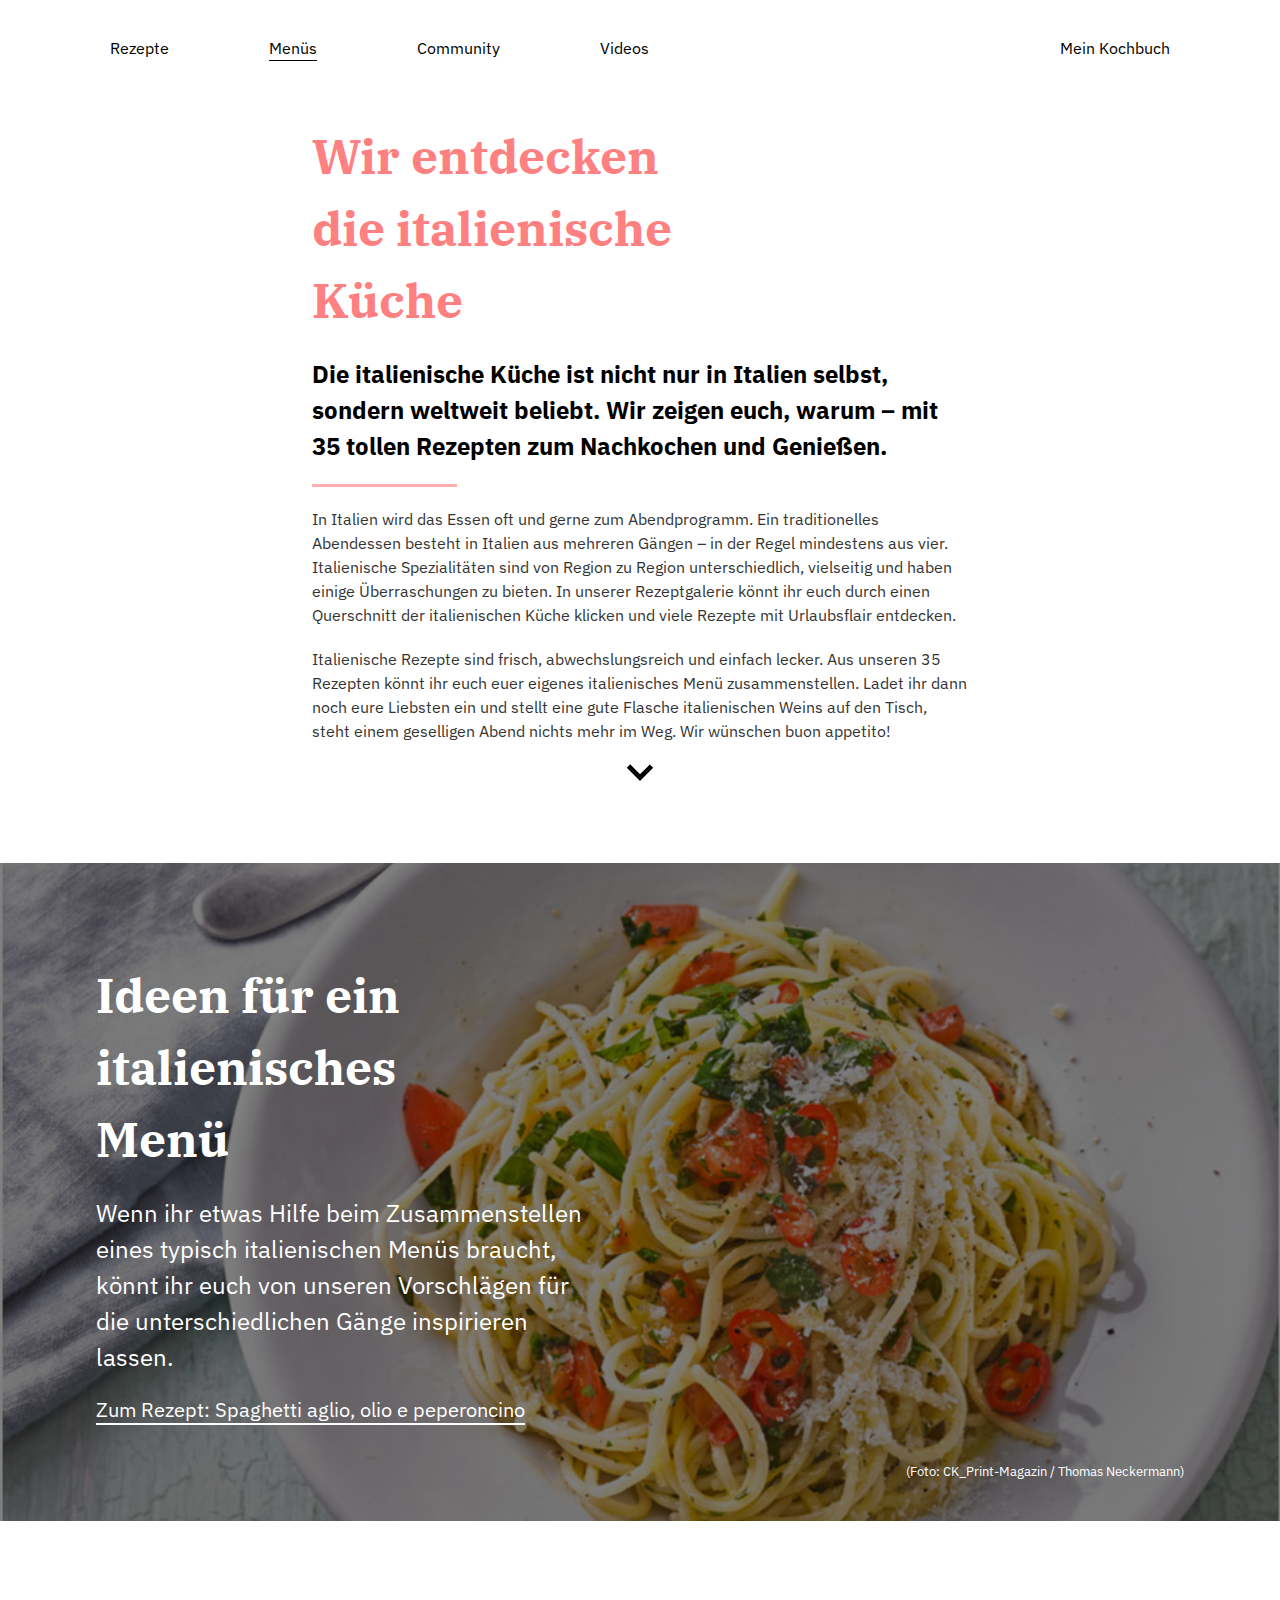
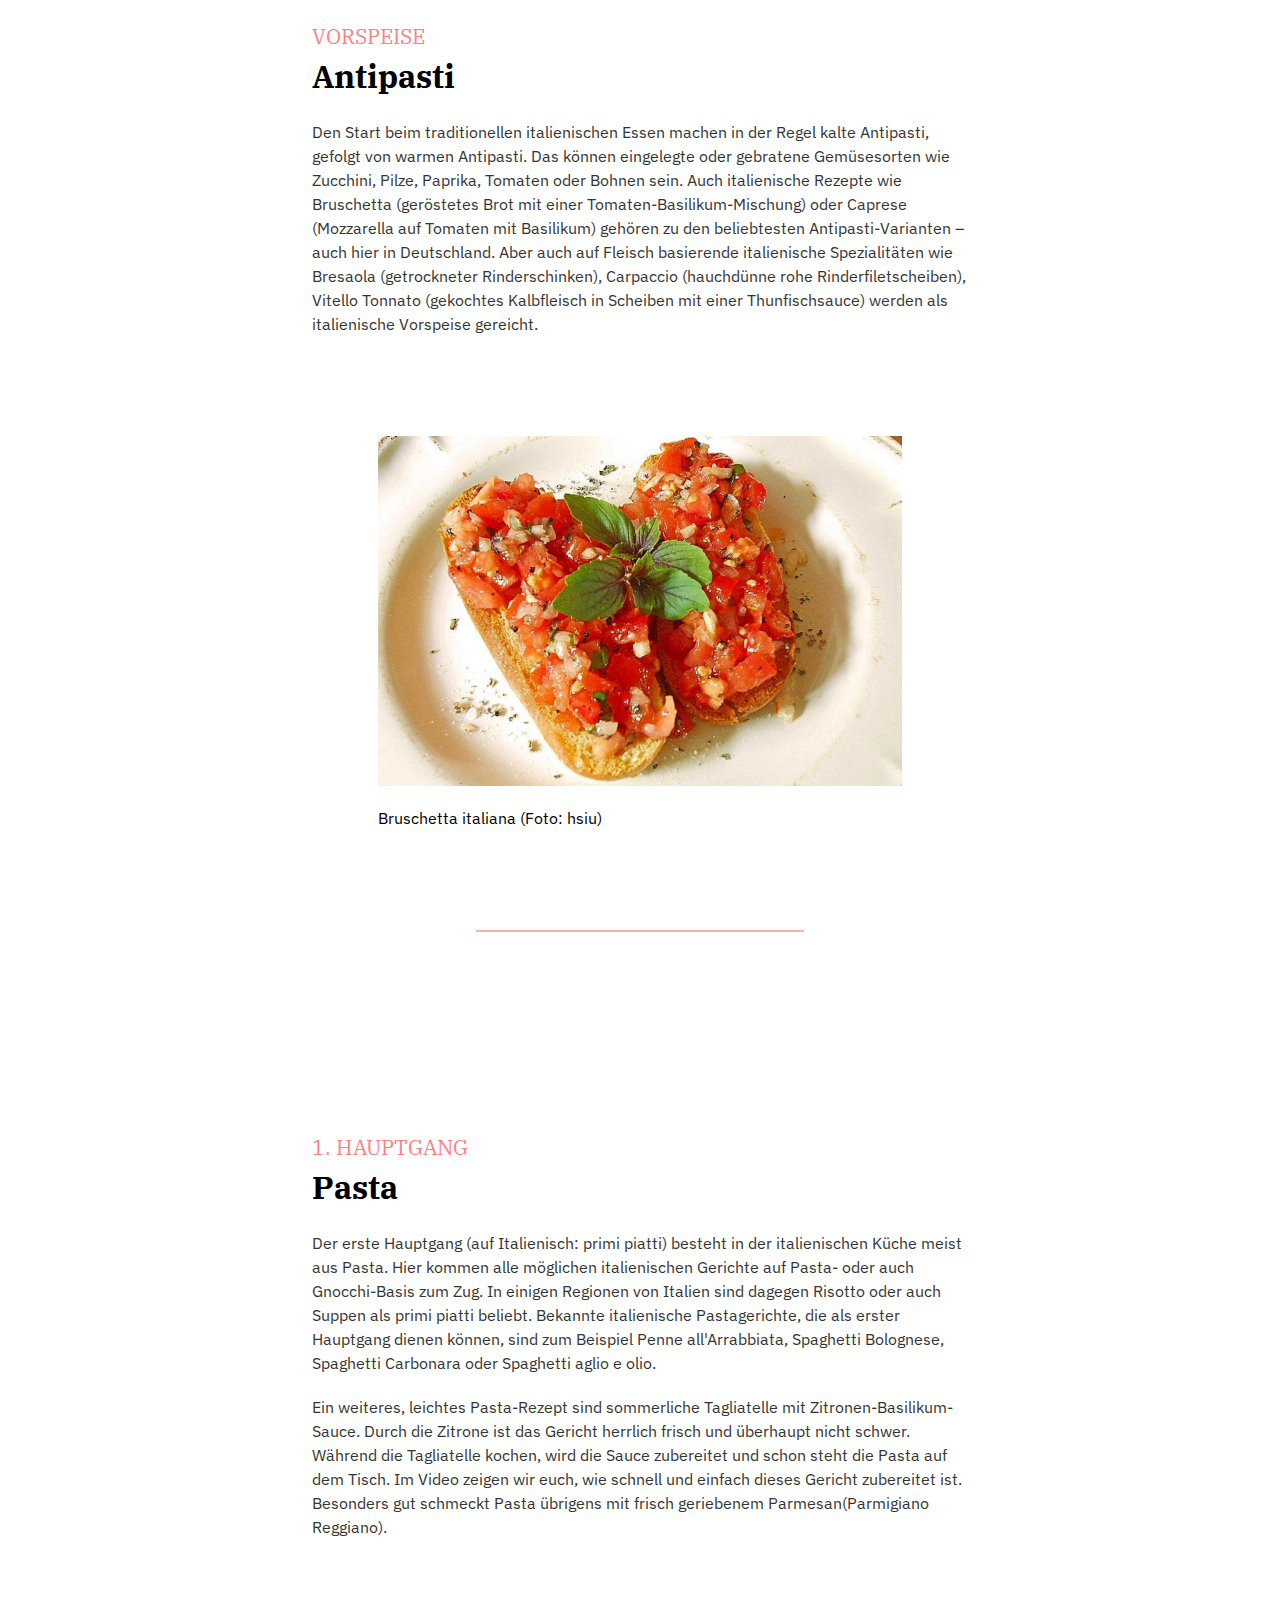
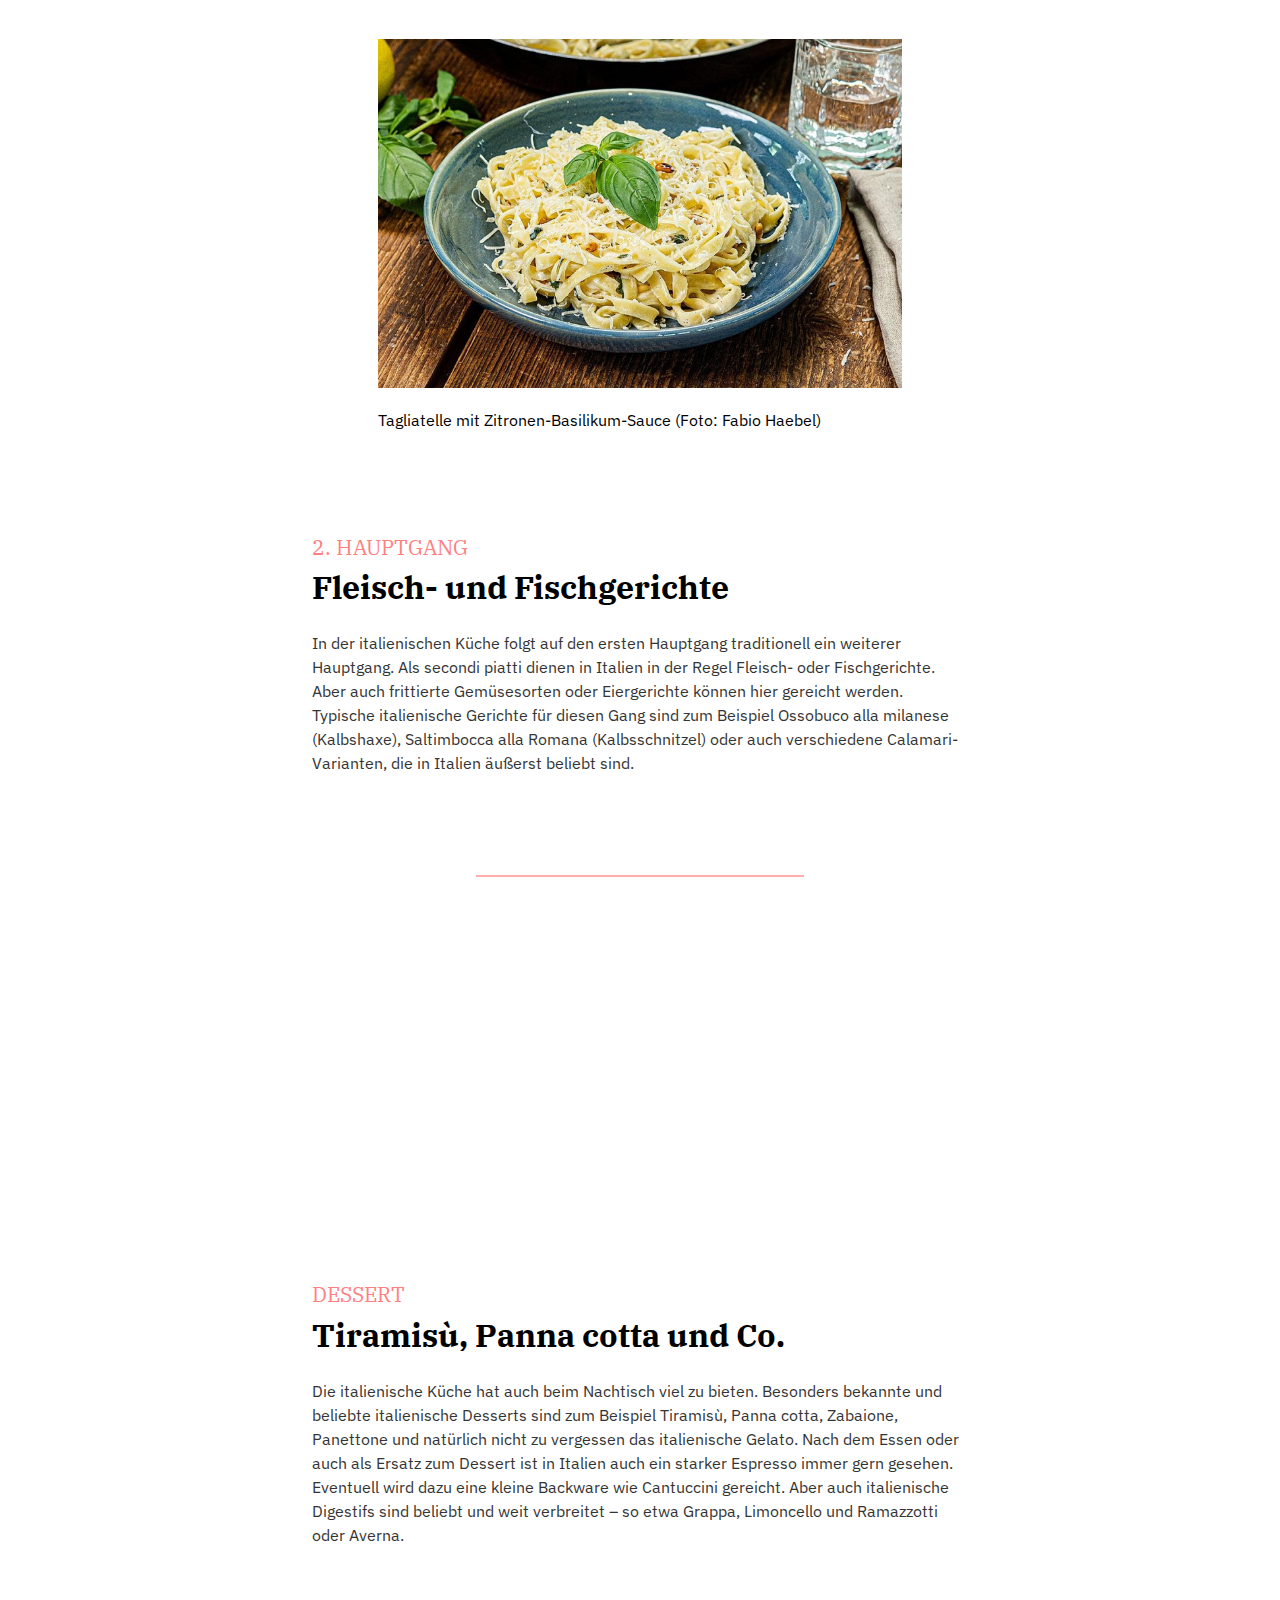
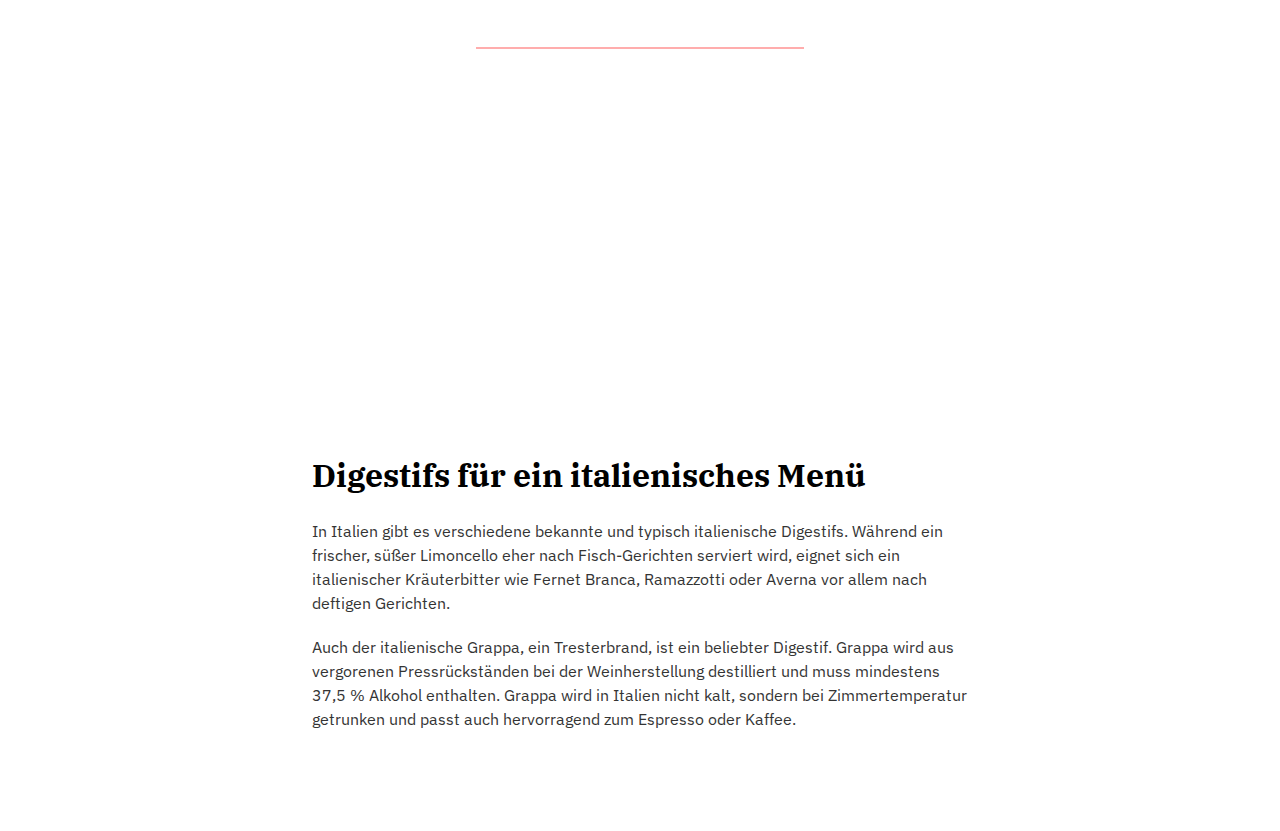
==== index.html @ a272b269 "Initialize quantity-selector" ====
<!DOCTYPE html>
<html lang="de">

<head>
  <meta charset="UTF-8">
  <meta http-equiv="X-UA-Compatible" content="IE=edge">
  <meta name="viewport" content="width=device-width, initial-scale=1.0">
  <title>Übersicht</title>

  <link rel="stylesheet" href="/styles/reset.css">
  <link rel="stylesheet" href="/styles/style.css">
  <link rel="stylesheet" href="/styles/index.css">
</head>

<body>

  <header>
    <nav class="navbar">
      <ul>
        <li><a href="/recipes/spaghetti-aglio-olio-e-peperoncino.html">Rezepte</a></li>
        <li><a href="/index.html">Menüs</a></li>
        <li><a href="#">Community</a></li>
        <li><a href="#">Videos</a></li>
        <li><a href="#">Mein Kochbuch</a></li>
      </ul>
    </nav>
  </header>

  <main>
    <article class="catcher">
      <h1>Wir entdecken die italienische Küche</h1>

      <h2 class="subheader">
        Die italienische Küche ist nicht nur in Italien selbst, sondern
        weltweit beliebt. Wir zeigen euch, warum – mit 35 tollen Rezepten zum
        Nachkochen und Genießen.
      </h2>

      <hr>

      <p>
        In Italien wird das Essen oft und gerne zum Abendprogramm. Ein
        traditionelles Abendessen besteht in Italien aus mehreren Gängen – in
        der Regel mindestens aus vier. Italienische Spezialitäten sind von
        Region zu Region unterschiedlich, vielseitig und haben einige
        Überraschungen zu bieten. In unserer Rezeptgalerie könnt ihr euch
        durch einen Querschnitt der italienischen Küche klicken und viele
        Rezepte mit Urlaubsflair entdecken.
      </p>

      <p>
        Italienische Rezepte sind frisch, abwechslungsreich und einfach
        lecker. Aus unseren 35 Rezepten könnt ihr euch euer eigenes
        italienisches Menü zusammenstellen. Ladet ihr dann noch eure Liebsten
        ein und stellt eine gute Flasche italienischen Weins auf den Tisch,
        steht einem geselligen Abend nichts mehr im Weg. Wir wünschen buon
        appetito!
      </p>

      <p>
        <svg xmlns="http://www.w3.org/2000/svg" viewBox="0 -960 960 960" width="48"><path d="M480-322 216-586l67-67 197 198 197-197 67 67-264 263Z"/></svg>
      </p>
    </article>

    <article class="hero">
      <figure>
        <img src="images/header.jpg" alt="Bild von Spaghetti">
        <figcaption>(Foto: CK_Print-Magazin / Thomas Neckermann)</figcaption>
      </figure>

      <h2>Ideen für ein italienisches Menü</h2>

      <p>
        Wenn ihr etwas Hilfe beim Zusammenstellen eines typisch italienischen
        Menüs braucht, könnt ihr euch von unseren Vorschlägen für die
        unterschiedlichen Gänge inspirieren lassen.
      </p>

      <a href="#">Zum Rezept: Spaghetti aglio, olio e peperoncino</a>

    </article>

    <article>
      <h2>Vorspeise</h2>
      <h3>Antipasti</h3>

      <p>
        Den Start beim traditionellen italienischen Essen machen in der Regel
        kalte Antipasti, gefolgt von warmen Antipasti. Das können eingelegte
        oder gebratene Gemüsesorten wie Zucchini, Pilze, Paprika, Tomaten oder
        Bohnen sein. Auch italienische Rezepte wie Bruschetta (geröstetes Brot
        mit einer Tomaten-Basilikum-Mischung) oder Caprese (Mozzarella auf
        Tomaten mit Basilikum) gehören zu den beliebtesten Antipasti-Varianten
        – auch hier in Deutschland. Aber auch auf Fleisch basierende
        italienische Spezialitäten wie Bresaola (getrockneter Rinderschinken),
        Carpaccio (hauchdünne rohe Rinderfiletscheiben), Vitello Tonnato
        (gekochtes Kalbfleisch in Scheiben mit einer Thunfischsauce) werden
        als italienische Vorspeise gereicht.
      </p>

      <figure>
        <img src="/images/bruschetta-italiana.jpg" alt="Bild von Bruschetta Italiana">
        <figcaption>Bruschetta italiana (Foto: hsiu)</figcaption>
      </figure>

      <hr>
    </article>

    <article>
      <h2>1. Hauptgang</h2>
      <h3>Pasta</h3>

      <p>
        Der erste Hauptgang (auf Italienisch: primi piatti) besteht in der
        italienischen Küche meist aus Pasta. Hier kommen alle möglichen
        italienischen Gerichte auf Pasta- oder auch Gnocchi-Basis zum Zug. In
        einigen Regionen von Italien sind dagegen Risotto oder auch Suppen als
        primi piatti beliebt. Bekannte italienische Pastagerichte, die als
        erster Hauptgang dienen können, sind zum Beispiel Penne
        all'Arrabbiata, Spaghetti Bolognese, Spaghetti Carbonara oder
        Spaghetti aglio e olio.
      </p>

      <p>
        Ein weiteres, leichtes Pasta-Rezept sind sommerliche Tagliatelle mit
        Zitronen-Basilikum-Sauce. Durch die Zitrone ist das Gericht herrlich
        frisch und überhaupt nicht schwer. Während die Tagliatelle kochen,
        wird die Sauce zubereitet und schon steht die Pasta auf dem Tisch. Im
        Video zeigen wir euch, wie schnell und einfach dieses Gericht
        zubereitet ist. Besonders gut schmeckt Pasta übrigens mit frisch
        geriebenem Parmesan(Parmigiano Reggiano).
      </p>

      <figure>
        <img src="images/tagliatelle-mit-zitronen-basilikum-sauce.jpg" alt="Bild von Tagliatelle">
        <figcaption>Tagliatelle mit Zitronen-Basilikum-Sauce (Foto: Fabio Haebel)</figcaption>
      </figure>
    </article>

    <article>
      <h2>2. Hauptgang</h2>
      <h3>Fleisch- und Fischgerichte</h3>

      <p>
        In der italienischen Küche folgt auf den ersten Hauptgang traditionell
        ein weiterer Hauptgang. Als secondi piatti dienen in Italien in der
        Regel Fleisch- oder Fischgerichte. Aber auch frittierte Gemüsesorten
        oder Eiergerichte können hier gereicht werden. Typische italienische
        Gerichte für diesen Gang sind zum Beispiel Ossobuco alla milanese
        (Kalbshaxe), Saltimbocca alla Romana (Kalbsschnitzel) oder auch
        verschiedene Calamari-Varianten, die in Italien äußerst beliebt sind.
      </p>

      <hr>
    </article>

    <hr>

    <article>
      <h2>Dessert</h2>
      <h3>Tiramisù, Panna cotta und Co.</h3>

      <p>
        Die italienische Küche hat auch beim Nachtisch viel zu bieten.
        Besonders bekannte und beliebte italienische Desserts sind zum
        Beispiel Tiramisù, Panna cotta, Zabaione, Panettone und natürlich
        nicht zu vergessen das italienische Gelato. Nach dem Essen oder auch
        als Ersatz zum Dessert ist in Italien auch ein starker Espresso immer
        gern gesehen. Eventuell wird dazu eine kleine Backware wie Cantuccini
        gereicht. Aber auch italienische Digestifs sind beliebt und weit
        verbreitet – so etwa Grappa, Limoncello und Ramazzotti oder Averna.
      </p>

      <hr>
    </article>

    <hr>

    <article>
      <h3>Digestifs für ein italienisches Menü</h3>

      <p>
        In Italien gibt es verschiedene bekannte und typisch italienische
        Digestifs. Während ein frischer, süßer Limoncello eher nach
        Fisch-Gerichten serviert wird, eignet sich ein italienischer
        Kräuterbitter wie Fernet Branca, Ramazzotti oder Averna vor allem nach
        deftigen Gerichten.
      </p>

      <p>
        Auch der italienische Grappa, ein Tresterbrand, ist ein beliebter
        Digestif. Grappa wird aus vergorenen Pressrückständen bei der
        Weinherstellung destilliert und muss mindestens 37,5 % Alkohol
        enthalten. Grappa wird in Italien nicht kalt, sondern bei
        Zimmertemperatur getrunken und passt auch hervorragend zum Espresso
        oder Kaffee.
      </p>
    </article>
  </main>
</body>

</html>
---- styles/style.css ----
@import url("https://fonts.googleapis.com/css2?family=IBM+Plex+Sans:wght@400;700&display=swap");
@import url("https://fonts.googleapis.com/css2?family=IBM+Plex+Serif:wght@400;500;700&display=swap");

:root {
    /* Colors */
    --primary: #000;
    --primary-lighter: #343434;
    --secondary: #fff;
    --accent: #ff8080;
    --accent-lighter: #ffadad;
    --accent-lightest: #fdd0d0;

    /* Font Family */
    --font-family-sans: "IBM Plex Sans", sans-serif;
    --font-family-serif: "IBM Plex Serif", serif;

    /* Spacing */
    --spacing-padding: 110px;
    --spacing-margin-large: 100px;
    --spacing-margin-medium: 20px;

    /* Font Sizes */
    --font-size-base: 16px;
    --font-size-heading1: 3rem;
    --font-size-heading2: 1.5rem;
    --font-size-paragraph: 1rem;

    /* Font Weights */
    --font-weight-normal: 400;
    --font-weight-bold: 700;

    /* Header */
    --header-margin-top: var(--spacing-margin-large);
    --header-margin-bottom: var(--spacing-margin-medium);

    /* Figure */
    --figure-margin-top: var(--spacing-margin-large);

    /* Article */
    --article-margin-bottom: var(--spacing-margin-large);
}

html,
body {
    padding: 0 var(--spacing-padding);
    font-family: var(--font-family-sans);
    font-size: var(--font-size-base);
}

nav a {
    color: var(--primary);
}

header {
    margin: var(--header-margin-top) 0 var(--header-margin-bottom);
}

h1 {
    max-width: 60%;
    color: var(--accent);
    font-family: var(--font-family-serif);
    font-size: var(--font-size-heading1);
    font-weight: var(--font-weight-bold);
}

h2 {
    font-size: var(--font-size-heading2);
    font-weight: var(--font-weight-bold);
}

hr {
    border: none;
    border-top: 2px solid #d9d9d9;
    margin: var(--spacing-margin-large) 0;
}

p {
    margin: var(--spacing-margin-medium) 0 0;
    color: var(--primary-lighter);
    font-size: var(--font-size-paragraph);
    font-weight: var(--font-weight-normal);
    line-height: 1.5;
}

figure {
    margin: var(--figure-margin-top) 0 0;
}

img {
    width: 795px;
}

figcaption {
    margin: var(--spacing-margin-medium) 0 0;
}

article {
    margin: 0 0 var(--article-margin-bottom);
}

article a {
    display: inline-block;
    margin: var(--spacing-margin-medium) 0 0;
    color: var(--primary);
    text-decoration: none;
}

ol {
    padding: 0 0 0 var(--spacing-margin-medium);
}

.navbar {
    position: fixed;
    z-index: 1;
    top: 0;
    left: 0;
    width: 100%;
    padding: var(--spacing-margin-medium) var(--spacing-padding);
    background: var(--secondary);
}

.navbar ul {
    display: flex;
    width: 100%;
    justify-content: space-between;
    padding: 0;
    list-style: none;
}

.navbar li a {
    text-decoration: none;
}

li:not(:last-child) {
    margin-right: var(--spacing-margin-large);
}

.navbar li:last-child {
    margin-right: 0;
    margin-left: auto;
}
---- styles/index.css ----
main {
    display: flex;
    flex-direction: column;
    align-items: center;
}

/* second part */
.hero {
    position: relative;
    display: flex;
    overflow: hidden;
    width: 100vw;
    height: auto;
    flex-direction: column;
    justify-content: center;
    padding: 6rem;
    color: var(--secondary);
}

.hero figure {
    position: absolute;
    left: 0;
    display: inline-block;
    width: 100%;
    height: 80%;
    pointer-events: none;
}

.hero figure img {
    position: absolute;
    z-index: -1;
    top: 50%;
    left: 50%;
    width: 100%;
    filter: brightness(0.5);
    transform: translate(-50%, -50%) scaleX(-1);
}

.hero figure figcaption {
    position: absolute;
    right: 6rem;
    bottom: 1.5rem;
    font-size: 0.8rem;
}

.hero h2 {
    width: 40%;
    font-family: var(--font-family-serif);
    font-size: 3rem;
    font-weight: var(--font-weight-bold);
}

.hero p {
    width: 45%;
    color: var(--secondary);
    font-size: 1.5rem;
}

.hero a {
    color: var(--secondary);
    font-size: 1.25rem;
    text-decoration: underline;
    text-underline-offset: 0.4rem;
}

/* first part */
.subheader {
    font-size: 1.5rem;
    font-weight: var(--font-weight-bold);
}

.catcher {
    width: 78%;
}

.catcher * {
    margin: var(--spacing-margin-medium) 0 0;
}

.catcher p:last-child {
    display: flex;
    width: 100%;
    align-items: center;
}

.catcher p:last-child svg {
    position: absolute;
    left: 50%;
    transform: translateX(-50%);
}

.catcher hr {
    width: 22%;
    border-top: 3px solid var(--accent-lighter);
}

/* other parts */
article:not([class]) {
    width: 78%;
    height: fit-content;
}

article:not([class]) h2 {
    color: var(--accent);
    font-family: var(--font-family-serif);
    font-size: 1.3rem;
    font-weight: var(--font-weight-normal);
    text-transform: uppercase;
}

article:not([class]) h3 {
    font-family: var(--font-family-serif);
    font-size: 2rem;
    font-weight: var(--font-weight-bold);
}

article:not([class]) figure {
    width: 80%;
    margin-left: 10%;
}

article:not([class]) hr {
    width: 50%;
    border-top: 2px solid var(--accent-lighter);
    margin-left: 25%;
}

/* navbar link highlight */
.navbar li:nth-child(2) a {
    text-decoration: underline;
    text-underline-offset: 0.4rem;
}
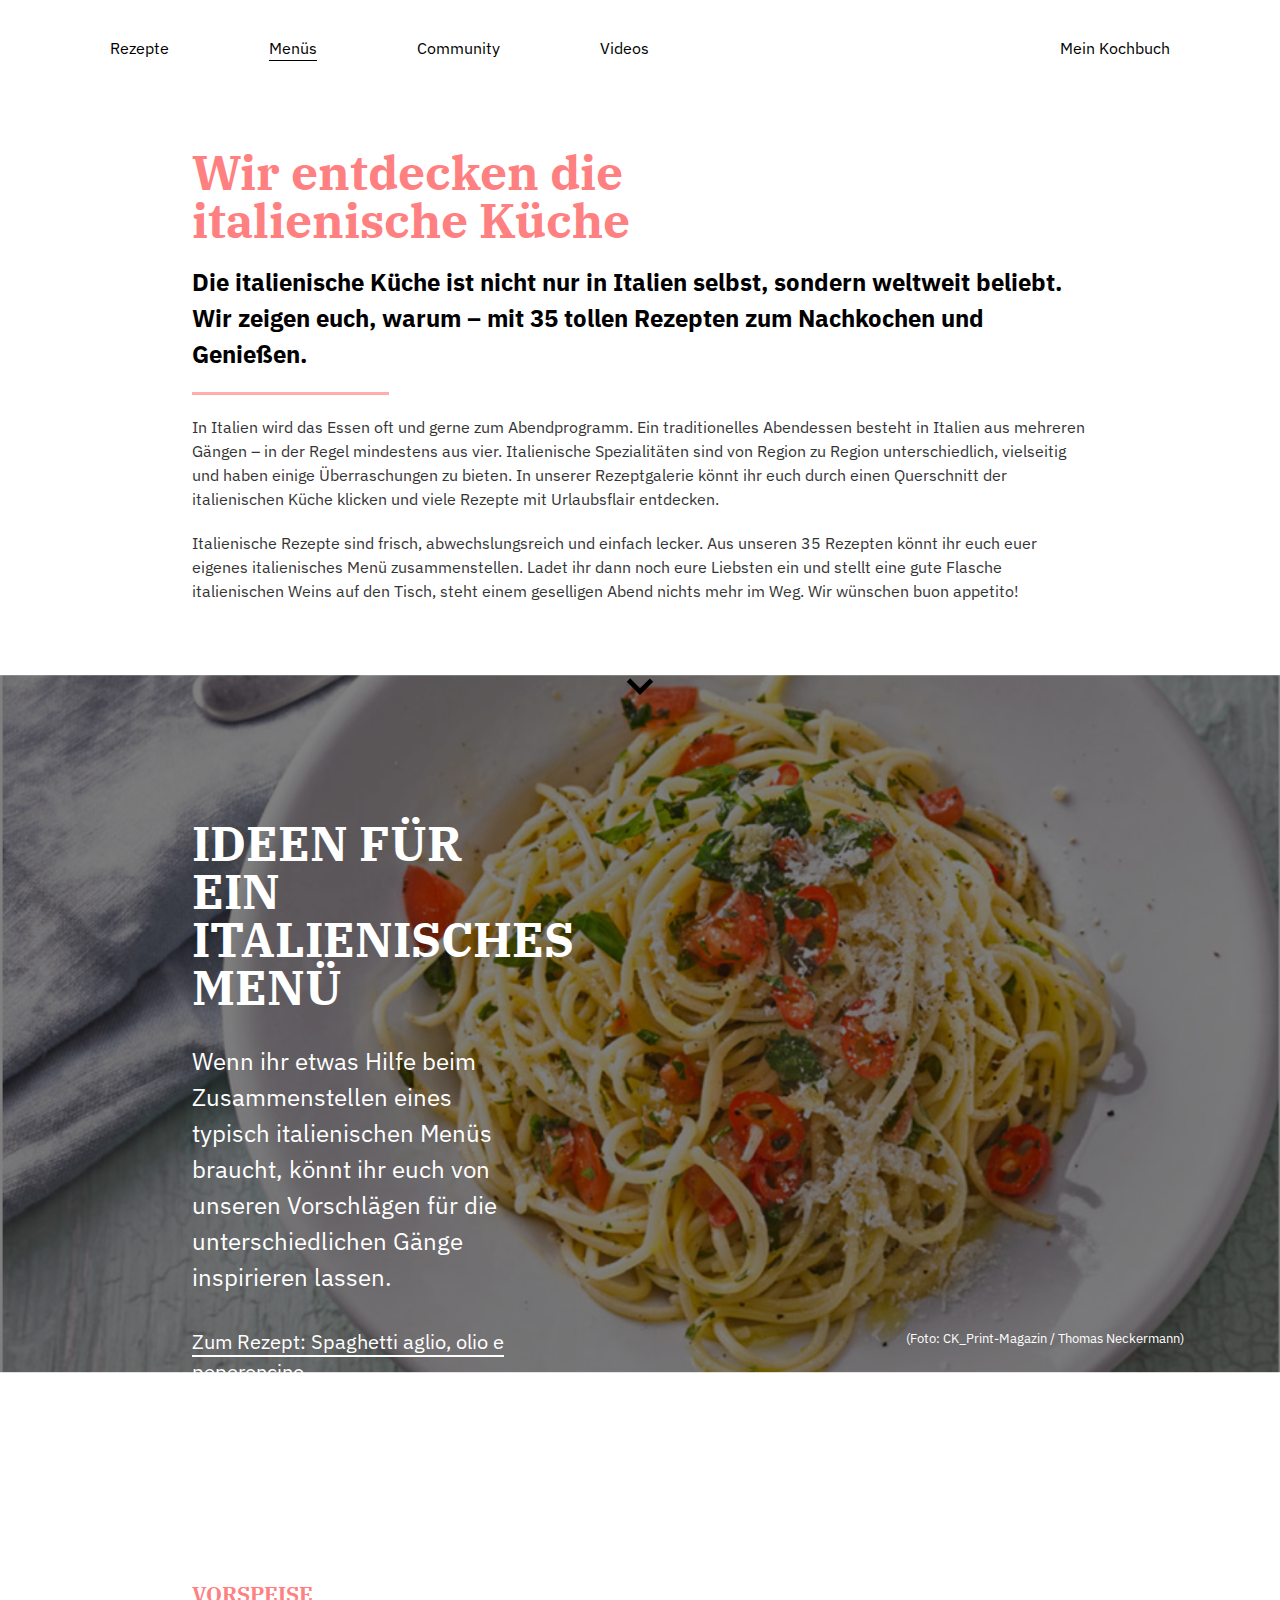
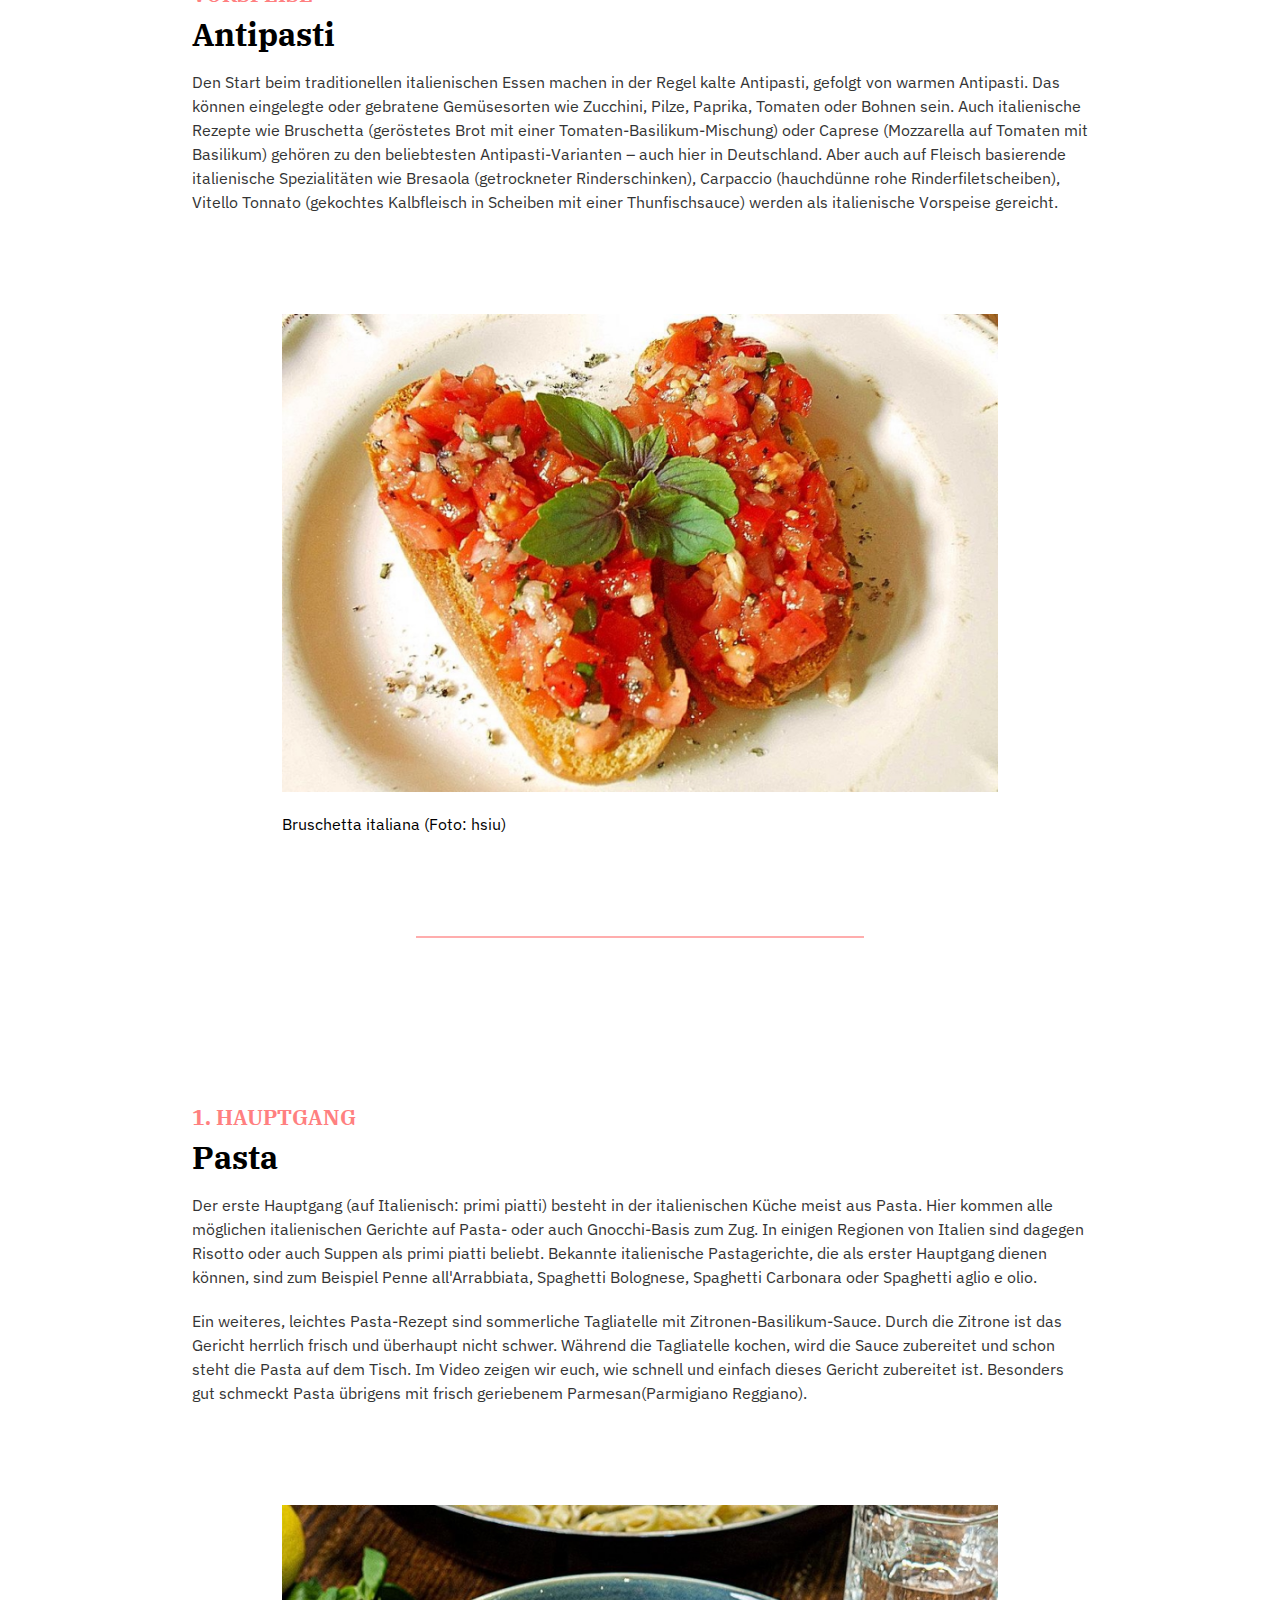
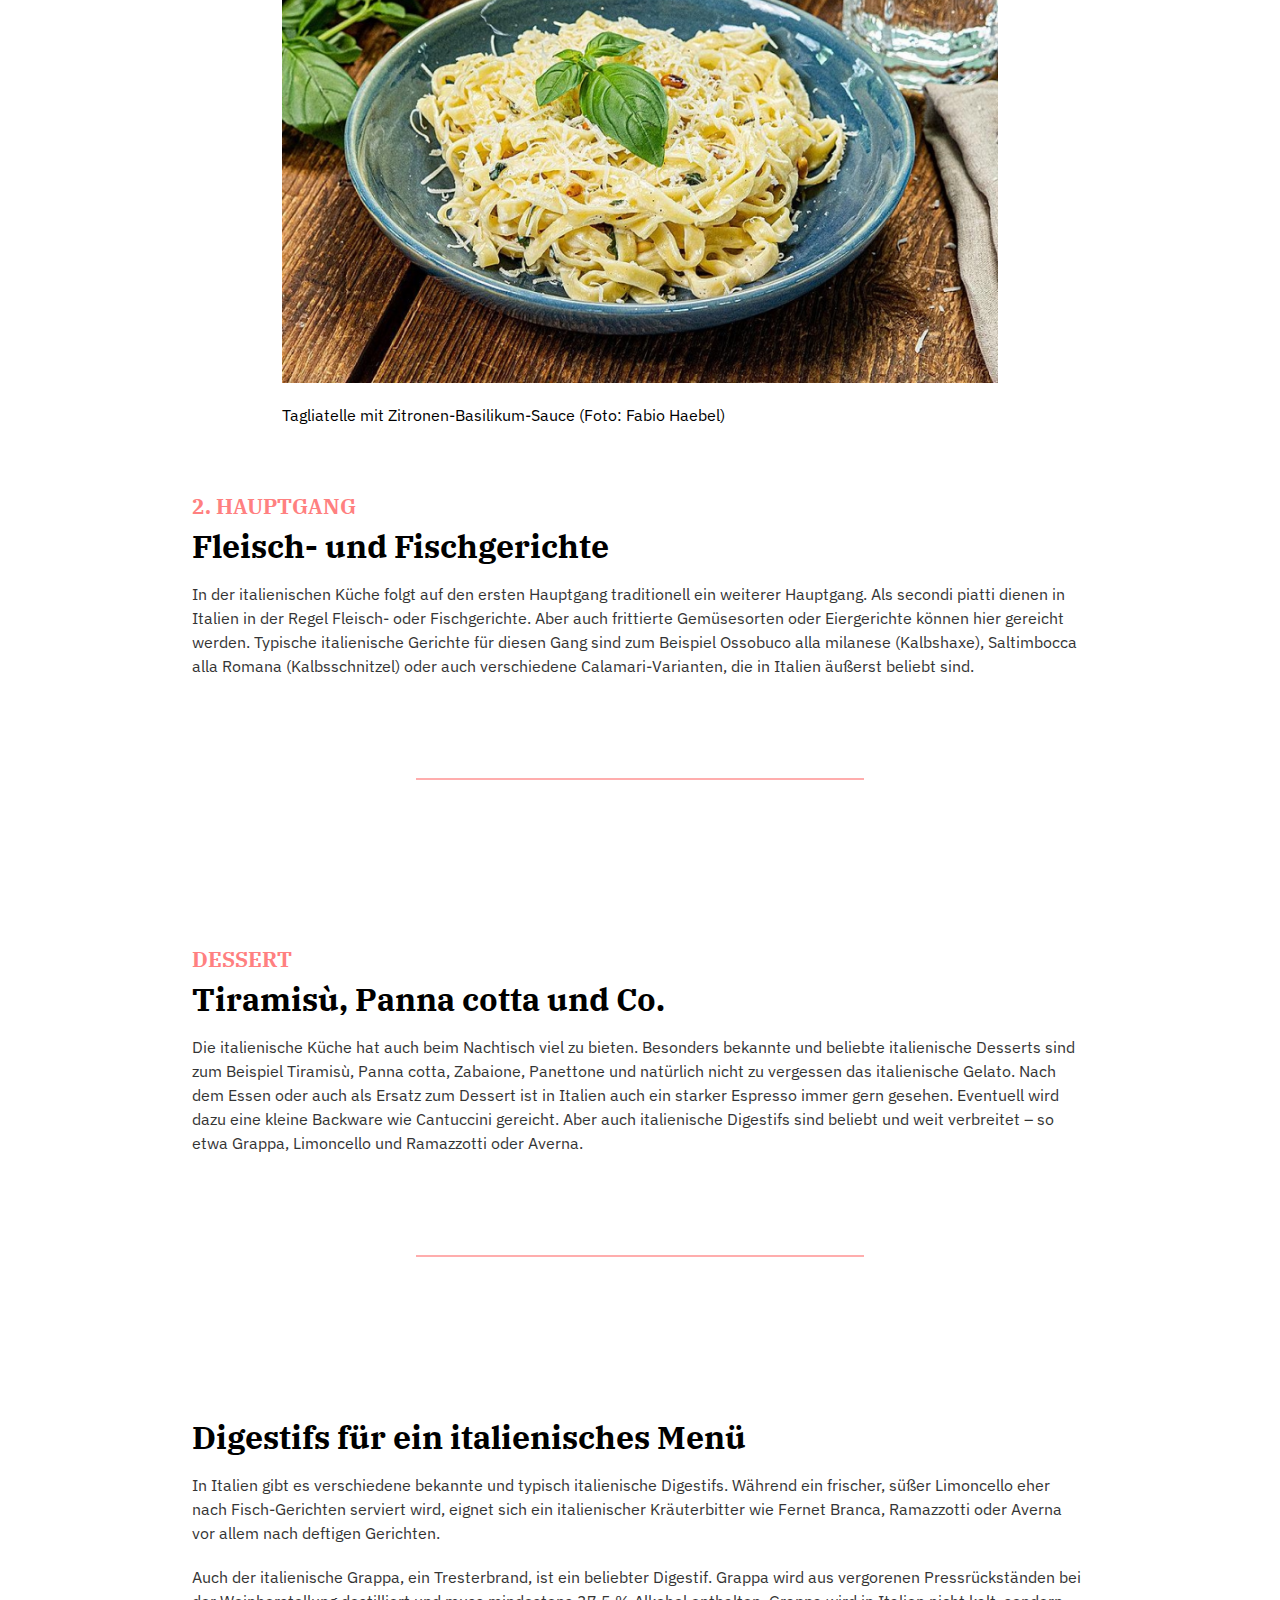
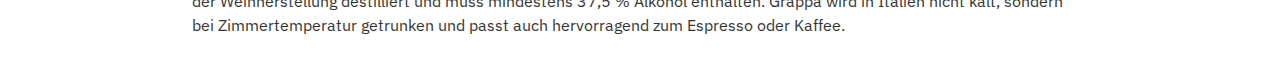
==== commit c4a1eeea: "Initialize cn-layout-finetuning" ====
--- a/index.html
+++ b/index.html
@@ -8,17 +8,19 @@
   <title>Übersicht</title>
 
   <link rel="stylesheet" href="/styles/reset.css">
-  <link rel="stylesheet" href="/styles/style.css">
+  <link rel="stylesheet" href="/styles/variables.css">
+  <link rel="stylesheet" href="/styles/base.css">
+  <link rel="stylesheet" href="/styles/components.css">
   <link rel="stylesheet" href="/styles/index.css">
 </head>
 
 <body>
 
-  <header>
-    <nav class="navbar">
+  <header class="navbar">
+    <nav>
       <ul>
         <li><a href="/recipes/spaghetti-aglio-olio-e-peperoncino.html">Rezepte</a></li>
-        <li><a href="/index.html">Menüs</a></li>
+        <li><a class="is-active" href="/index.html">Menüs</a></li>
         <li><a href="#">Community</a></li>
         <li><a href="#">Videos</a></li>
         <li><a href="#">Mein Kochbuch</a></li>
@@ -58,29 +60,33 @@
       </p>
 
       <p>
-        <svg xmlns="http://www.w3.org/2000/svg" viewBox="0 -960 960 960" width="48"><path d="M480-322 216-586l67-67 197 198 197-197 67 67-264 263Z"/></svg>
+        <a href="#antipasti">
+        <svg xmlns="http://www.w3.org/2000/svg" viewBox="0 -960 960 960" width="48">
+          <path d="M480-322 216-586l67-67 197 198 197-197 67 67-264 263Z" />
+        </svg>
+        </a>
       </p>
     </article>
 
-    <article class="hero">
+    <section class="hero">
       <figure>
         <img src="images/header.jpg" alt="Bild von Spaghetti">
         <figcaption>(Foto: CK_Print-Magazin / Thomas Neckermann)</figcaption>
       </figure>
 
-      <h2>Ideen für ein italienisches Menü</h2>
-
-      <p>
-        Wenn ihr etwas Hilfe beim Zusammenstellen eines typisch italienischen
-        Menüs braucht, könnt ihr euch von unseren Vorschlägen für die
-        unterschiedlichen Gänge inspirieren lassen.
-      </p>
-
-      <a href="#">Zum Rezept: Spaghetti aglio, olio e peperoncino</a>
-
-    </article>
-
-    <article>
+      <div class="hero-content">
+        <h2>Ideen für ein italienisches Menü</h2>
+        <p>
+          Wenn ihr etwas Hilfe beim Zusammenstellen eines typisch italienischen
+          Menüs braucht, könnt ihr euch von unseren Vorschlägen für die
+          unterschiedlichen Gänge inspirieren lassen.
+          <a href="#">Zum Rezept: Spaghetti aglio, olio e peperoncino</a>
+        </p>
+      </div>
+
+    </section>
+
+    <section id="antipasti">
       <h2>Vorspeise</h2>
       <h3>Antipasti</h3>
 
@@ -104,9 +110,9 @@
       </figure>
 
       <hr>
-    </article>
-
-    <article>
+    </section>
+
+    <section>
       <h2>1. Hauptgang</h2>
       <h3>Pasta</h3>
 
@@ -135,9 +141,9 @@
         <img src="images/tagliatelle-mit-zitronen-basilikum-sauce.jpg" alt="Bild von Tagliatelle">
         <figcaption>Tagliatelle mit Zitronen-Basilikum-Sauce (Foto: Fabio Haebel)</figcaption>
       </figure>
-    </article>
-
-    <article>
+    </section>
+
+    <section>
       <h2>2. Hauptgang</h2>
       <h3>Fleisch- und Fischgerichte</h3>
 
@@ -152,11 +158,9 @@
       </p>
 
       <hr>
-    </article>
-
-    <hr>
-
-    <article>
+    </section>
+
+    <section>
       <h2>Dessert</h2>
       <h3>Tiramisù, Panna cotta und Co.</h3>
 
@@ -172,11 +176,9 @@
       </p>
 
       <hr>
-    </article>
-
-    <hr>
-
-    <article>
+    </section>
+
+    <section>
       <h3>Digestifs für ein italienisches Menü</h3>
 
       <p>
@@ -195,7 +197,7 @@
         Zimmertemperatur getrunken und passt auch hervorragend zum Espresso
         oder Kaffee.
       </p>
-    </article>
+    </section>
   </main>
 </body>
 
--- a/styles/variables.css
+++ b/styles/variables.css
@@ -0,0 +1,55 @@
+@import url("https://fonts.googleapis.com/css2?family=IBM+Plex+Sans:wght@400;700&display=swap");
+@import url("https://fonts.googleapis.com/css2?family=IBM+Plex+Serif:wght@400;500;700&display=swap");
+
+:root {
+    --base-size: 1rem;
+
+    /* Sizes */
+    --xs: calc(0.5 * var(--base-size));
+    --s: calc(1 * var(--base-size));
+    --m: calc(1.5 * var(--base-size));
+    --l: calc(2 * var(--base-size));
+    --xl: calc(3 * var(--base-size));
+    --xxl: calc(4 * var(--base-size));
+    --xxxl: calc(5 * var(--base-size));
+    --max-width-content: calc(60 * var(--s));
+
+    /* Colors */
+    --primary: #000;
+    --primary-lighter: #343434;
+    --secondary: #fff;
+    --accent: #ff8080;
+    --accent-lighter: #ffadad;
+    --accent-lightest: #fdd0d0;
+    --light: hsl(0deg 0% 80% / 100%);
+    --lighter: hsl(0deg 0% 90% / 100%);
+    --lightest: hsl(0deg 0% 100% / 100%);    
+
+    /* Font Family */
+    --font-family-sans: "IBM Plex Sans", sans-serif;
+    --font-family-serif: "IBM Plex Serif", serif;
+
+    /* Spacing */
+    --spacing-padding: 110px;
+    --spacing-margin-large: 100px;
+    --spacing-margin-medium: 20px;
+
+    /* Font Sizes */
+    --font-size-base: var(--s);
+    --font-size-heading1: var(--xl);
+    --font-size-heading2: var(--m);
+    --font-size-paragraph: var(--s);
+
+    /* Font Weights */
+    --font-weight-normal: 400;
+    --font-weight-bold: 700;
+
+    /* Figure */
+    --figure-margin-top: var(--spacing-margin-large);
+
+    /* Article */
+    --article-margin-bottom: var(--spacing-margin-large);
+
+    /* Misc */
+    --lh-heading: 100%;
+}
--- a/styles/base.css
+++ b/styles/base.css
@@ -0,0 +1,115 @@
+
+html,
+body {
+    font-family: var(--font-family-sans);
+    font-size: var(--font-size-base);
+}
+
+nav a {
+    color: var(--primary);
+}
+
+
+h1 {
+    max-width: var(--max-width-content);
+    color: var(--accent);
+    font-family: var(--font-family-serif);
+    font-size: var(--font-size-heading1);
+    font-weight: var(--font-weight-bold);
+    line-height: var(--lh-heading);
+    text-wrap: balance;
+}
+
+h2 {
+    margin-bottom: var(--l);
+    font-size: var(--font-size-heading2);
+    font-weight: var(--font-weight-bold);
+    line-height: var(--lh-normal);
+}
+
+h3{
+    line-height: var(--lh-heading);
+}
+
+h2 + h3{
+    margin-top: calc(var(--m) * -1);
+}
+
+hr {
+    border: none;
+    border-top: 2px solid #d9d9d9;
+    margin: var(--spacing-margin-large) 0;
+}
+
+p {
+    margin: var(--spacing-margin-medium) 0 0;
+    color: var(--primary-lighter);
+    font-size: var(--font-size-paragraph);
+    font-weight: var(--font-weight-normal);
+    line-height: 1.5;
+}
+
+figure {
+    margin: var(--figure-margin-top) 0 0;
+}
+
+img {
+    width: 100%;
+}
+
+figcaption {
+    margin: var(--spacing-margin-medium) 0 0;
+}
+
+ol {
+    padding: 0 0 0 var(--spacing-margin-medium);
+}
+
+main > article:not(.hero),
+main > div,
+main > section:not(.hero){
+    max-width: var(--max-width-content);
+    padding: var(--l);
+    margin: auto;
+}
+
+/* stylelint-disable-next-line no-descending-specificity */
+article {
+    margin: 0 0 var(--article-margin-bottom);
+}
+
+article a {
+    display: inline-block;
+    margin: var(--spacing-margin-medium) 0 0;
+    color: var(--primary);
+    text-decoration: none;
+}
+
+section h2,
+article:not([class]) h2
+ {
+    color: var(--accent);
+    font-family: var(--font-family-serif);
+    font-size: 1.3rem;
+    text-transform: uppercase;
+}
+
+article:not([class]) h3,
+section:not([class]) h3 {
+    font-family: var(--font-family-serif);
+    font-size: 2rem;
+    font-weight: var(--font-weight-bold);
+}
+
+article:not([class]) figure,
+section:not([class]) figure {
+    width: 80%;
+    margin-left: 10%;
+}
+
+article:not([class]) hr,
+section:not([class]) hr {
+    width: 50%;
+    border-top: 2px solid var(--accent-lighter);
+    margin-left: 25%;
+}--- a/styles/components.css
+++ b/styles/components.css
@@ -0,0 +1,412 @@
+/* Hero
+############################################################################ */
+
+.hero {
+    position: relative;
+    display: flex;
+    overflow: hidden;
+    width: 100vw;
+    flex-direction: column;
+    align-items: center;
+    justify-content: center;
+    color: var(--secondary);
+}
+
+.hero figure {
+    position: absolute;
+    margin: 0;
+    inset: 0;
+    pointer-events: none;
+}
+
+.hero figure img {
+    position: absolute;
+    z-index: -1;
+    top: 0;
+    right: 0;
+    bottom: 0;
+    width: 100%;
+    height: 100%;
+    filter: brightness(0.5);
+    object-fit: cover;
+    object-position: center center;
+
+}
+
+.hero figure figcaption {
+    position: absolute;
+    right: var(--xl);
+    bottom: var(--s);
+    font-size: smaller;
+}
+
+.hero h1 {
+    color: var(--lightest);
+}
+
+.hero h2 {
+    color: var(--lightest);
+    font-family: var(--font-family-serif);
+    font-size: var(--l);
+    font-weight: var(--font-weight-bold);
+    line-height: var(--lh-heading);
+}
+
+.hero p {
+    color: var(--secondary);
+    font-size: var(--m);
+}
+
+.hero a {
+    display: block;
+    margin-top: var(--l);
+    color: var(--secondary);
+    font-size: smaller;
+    text-decoration: underline;
+    text-underline-offset: 0.4rem;
+}
+
+.hero-content{
+    max-width: var(--max-width-content);
+    padding: var(--xl) var(--l) var(--xxl);
+    padding-right: calc(10vw * 1.5);
+}
+
+/* Subheader
+############################################################################ */
+
+.subheader {
+    font-size: 1.5rem;
+    font-weight: var(--font-weight-bold);
+}
+
+
+/* Catcher
+############################################################################ */
+
+.catcher {
+    max-width: var(--max-width-content);
+    padding: var(--l);
+}
+
+.catcher * {
+    margin: var(--spacing-margin-medium) 0 0;
+}
+
+.catcher h1{
+    max-width: 90%;
+}
+
+.catcher p:last-child {
+    display: flex;
+    width: 100%;
+    align-items: center;
+}
+
+.catcher p:last-child svg {
+    position: absolute;
+    left: 50%;
+    transform: translateX(-50%);
+}
+
+.catcher hr {
+    width: 22%;
+    border-top: 3px solid var(--accent-lighter);
+}
+
+
+/* Ingredients
+############################################################################ */
+
+.ingredients table {
+    width: 100%;
+    border: 1px solid var(--accent);
+    border-collapse: collapse;
+}
+
+.ingredients th,
+.ingredients td {
+    padding: 8px;
+    border-right: 1px solid var(--accent);
+    border-bottom: 1px solid var(--accent);
+    text-align: left;
+}
+
+.ingredients td {
+    padding-right: 6rem;
+}
+
+.ingredients td:last-child {
+    border-right: none;
+}
+
+/* Nutritional Values
+############################################################################ */
+
+.nutritional-values{
+    width: 100%;
+    text-align: center;
+}
+
+.nutritional-values dl {
+    margin: 20px 0 0;
+}
+
+.nutritional-values dt {
+    margin: 20px 0 0;
+    font-size: 1.2rem;
+}
+
+.nutritional-values dd {
+    color: var(--accent);
+    font-family: "IBM Plex Serif", serif;
+    font-size: 1.5rem;
+    font-weight: var(--font-weight-bold);
+}
+
+
+/* Navbar (Main Navigation)
+############################################################################ */
+
+.navbar {
+    position: sticky;
+    z-index: 1;
+    top: 0;
+    width: 100%;
+    padding: var(--spacing-margin-medium) var(--spacing-padding);
+    background: var(--secondary);
+}
+
+.navbar ul {
+    display: flex;
+    width: 100%;
+    justify-content: space-between;
+    padding: 0;
+    list-style: none;
+}
+
+.navbar ul li a {
+    text-decoration: none;
+}
+
+.navbar ul li:not(:last-child) {
+    margin-right: var(--spacing-margin-large);
+}
+
+.navbar ul li:last-child {
+    margin-right: 0;
+    margin-left: auto;
+}
+
+/* navbar link highlight */
+.navbar a.is-active {
+    text-decoration: underline;
+    text-underline-offset: 0.4rem;
+}
+
+/* Intern Nav (Page Navigation)
+############################################################################ */
+
+.intern-nav {
+    position: fixed;
+    z-index: 1;
+    right: 0;
+    margin-top: 0;
+    background-color: var(--accent-lightest);
+}
+
+.intern-nav ul {
+    padding: 1rem;
+    list-style: none;
+}
+
+/* stylelint-disable-next-line no-descending-specificity */
+.intern-nav ul li {
+    margin-right: 0;
+}
+
+.intern-nav ul li a {
+    text-decoration: none;
+}
+
+.intern-nav ul li a[data-state="active"] {
+    text-decoration: underline;
+    text-underline-offset: 0.2rem;}
+
+
+
+/* Quantiy Selector
+############################################################################ */
+
+.quantity-selector-head{
+    max-width: var(--max-width-content);
+    color: var(--darkest);
+    font-family: var(--font-family-sans-serif);
+}
+
+.quantity-selector-head .highlighted {
+    padding: 0.2rem 0.7rem;
+    border-radius: 1rem;
+    margin: 0 0.5rem;
+    background-color: var(--accent-lighter);
+    font-weight: var(--font-weight-bold);
+}
+
+
+/* Form
+############################################################################ */
+
+form {
+    display: flex;
+    width: fit-content;
+    flex-direction: column;
+}
+
+form input {
+    padding: var(--s) var(--m);
+    margin-bottom: var(--l);
+    
+}
+
+.form-container {
+    display: flex;
+    flex-direction: row;
+    gap: var(--m);
+}
+
+form button {
+    padding: var(--s) var(--xl);
+    border: none;
+    border-radius: 0;
+    background: #d9d9d9;
+    outline: none;
+}
+
+.form-container button:last-child{
+    background-color: var(--accent-lighter);
+}
+
+.form-container .input-container {
+    display: flex;
+    flex-direction: column;
+}
+
+textarea {
+    width: 100%;
+    height: 10rem;
+    padding: var(--s) var(--m);
+}
+
+label[for="data"] {
+    display: flex;
+    align-items: center;
+}
+
+form input[type="checkbox"] {
+    width: 2rem;
+    height: 2rem;
+    margin-top: 2rem;
+    margin-right: 2rem;
+}
+
+.invalid {
+    border: 2px solid red;
+}
+
+.invalid-label {
+    color: red;
+}
+
+
+/* Comments
+############################################################################ */
+
+.comments {
+    max-width: var(--max-width-content);
+    padding: var(--l);
+}
+
+.comments h3{
+    margin-top: var(--xl);
+    margin-bottom: var(--l);
+}
+
+/* stylelint-disable-next-line no-descending-specificity */
+.comment-user-info p {
+    margin: 0 0 0 1.5rem;
+}
+
+.comment p:last-child {
+    width: 100%;
+}
+
+/* stylelint-disable-next-line no-descending-specificity */
+.comment img {
+    width: 3rem;
+    height: 3rem;
+}
+
+.comment-user-info {
+    display: flex;
+    flex-direction: row;
+    align-items: center;
+    justify-content: space-between;
+}
+
+/* Steps
+############################################################################ */
+
+.steps{
+    padding: 0;
+    counter-reset: step-count;
+}
+
+/* stylelint-disable-next-line no-descending-specificity */
+.steps > li{
+    display: block;
+    padding-bottom: var(--xl);
+    counter-increment: step-count;
+}
+
+.steps > li.is-text-only{
+    display: flex;
+    justify-content: center;
+}
+
+.steps > li.is-text-only p{
+    max-width: calc(var(--max-content-width) * 0.5);
+}
+
+.steps > li figure{
+    display: flex;
+    width: auto;
+    align-items: center;
+    margin: 0;
+    gap: var(--m);
+}
+
+.steps > li figure > *{
+    flex-basis: 50%;
+    flex-grow: 1;
+}
+
+.steps .is-reversed{
+    flex-direction: row-reverse;
+}
+
+.steps .has-counter{
+    position: relative;
+    padding-top: 0;
+    margin-left: var(--xl);
+}
+
+.steps .has-counter::before {
+    position: absolute;
+    left: calc(var(--xl) * -1);
+    color: var(--accent);
+    content: counter(step-count);
+    font-size: var(--xl);
+    font-weight: bold;
+    line-height: var(--xl);
+}
+
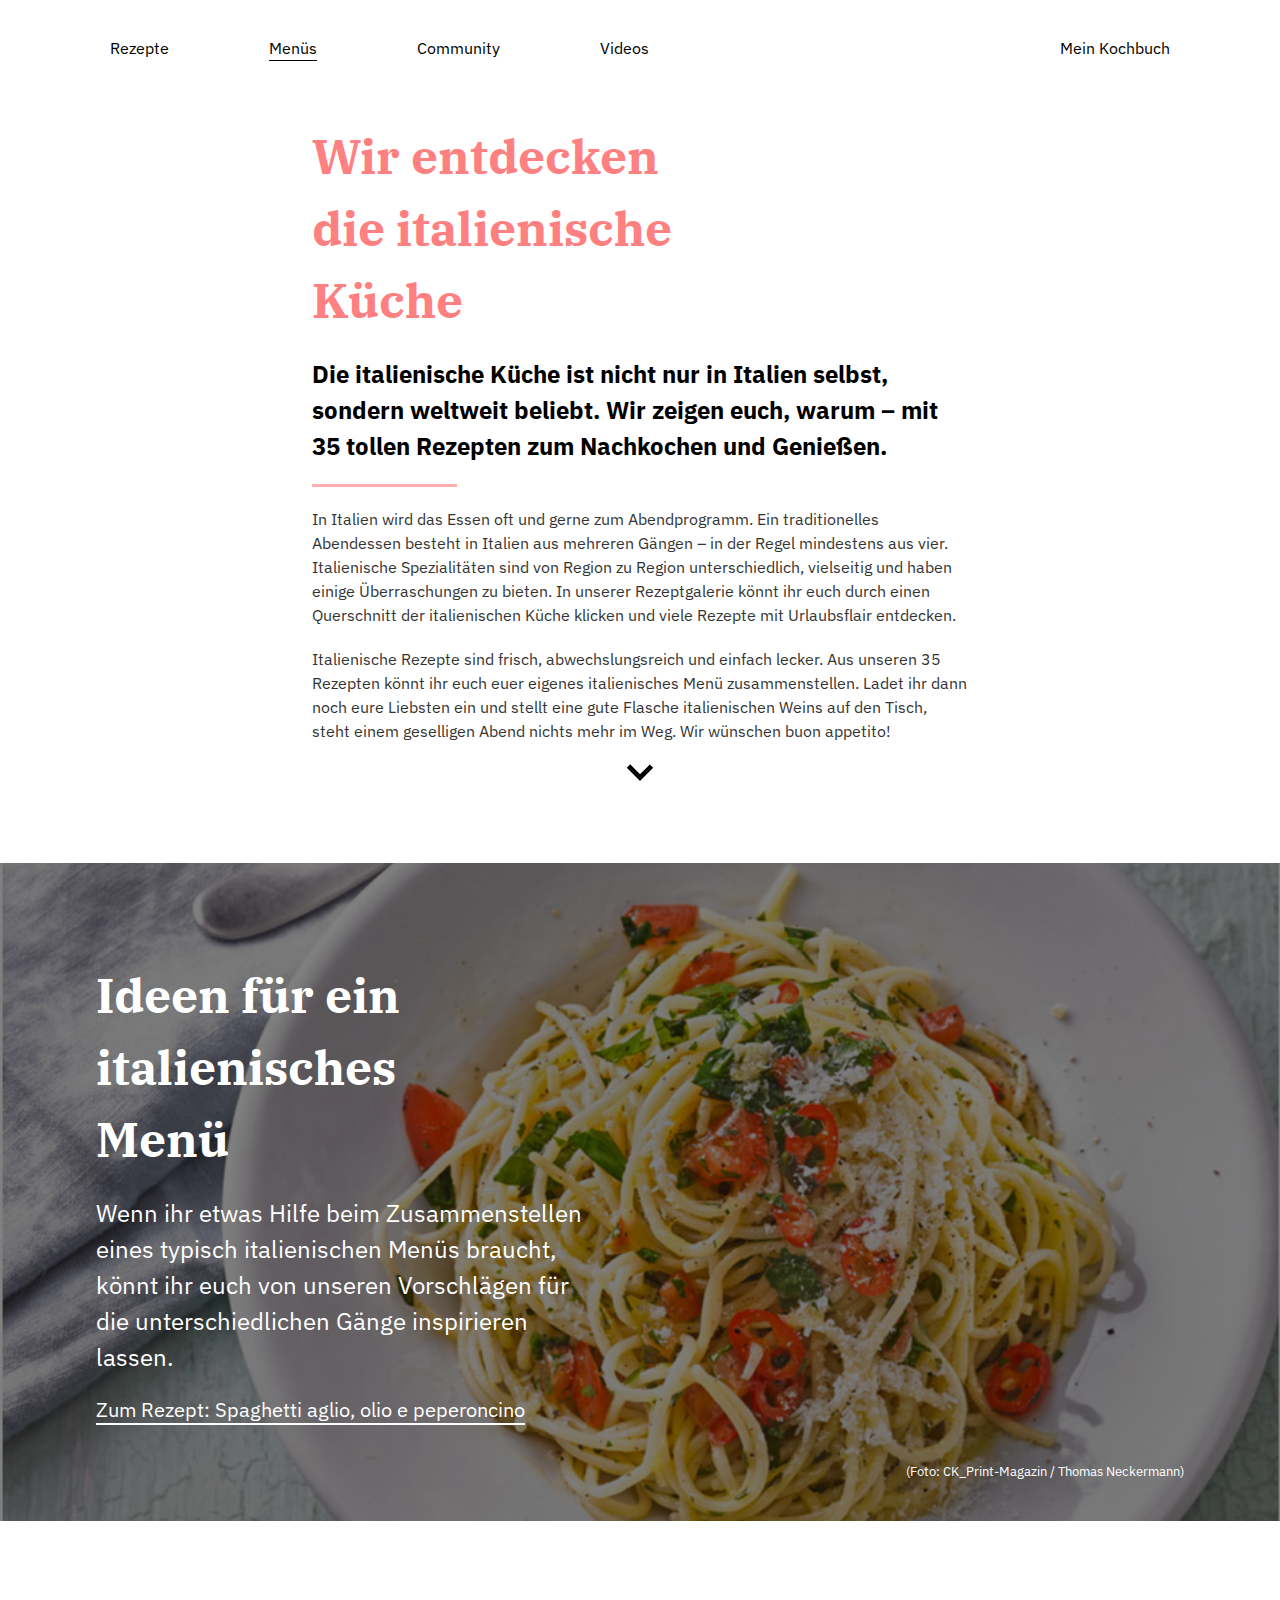
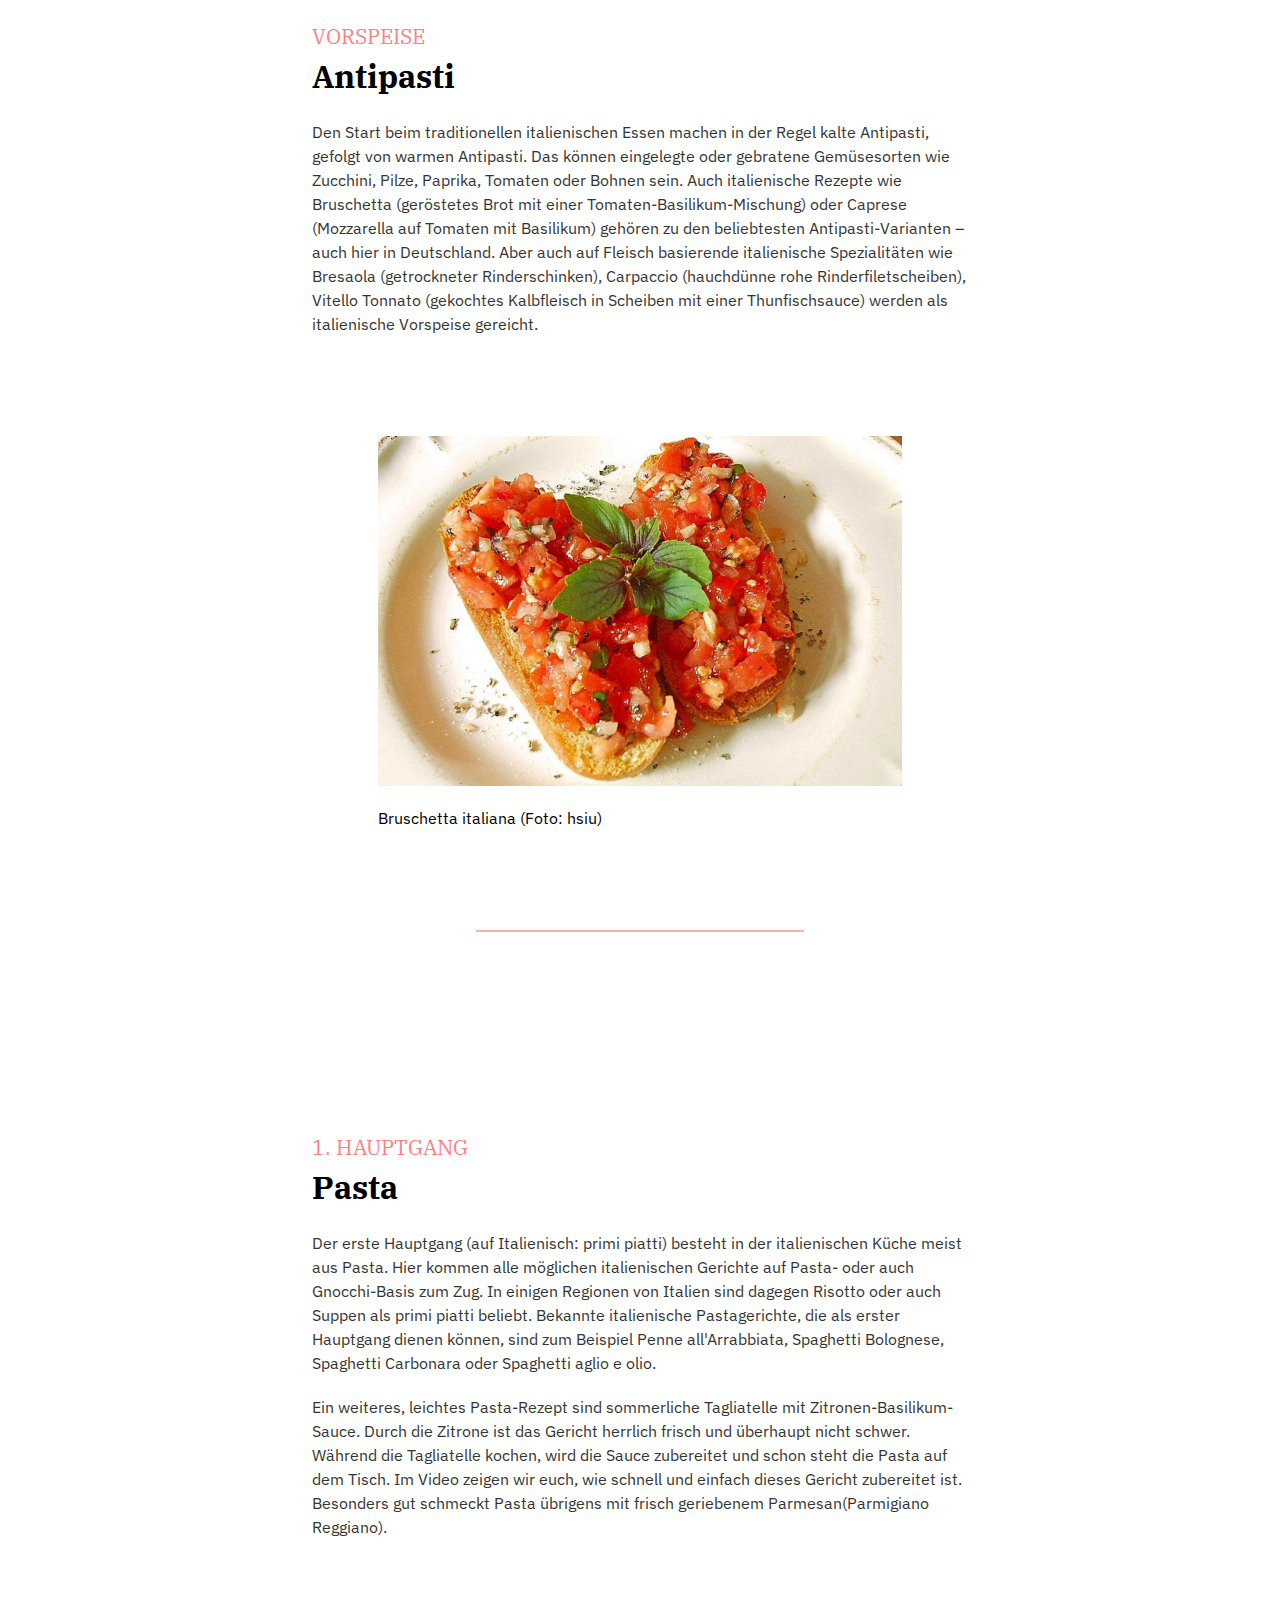
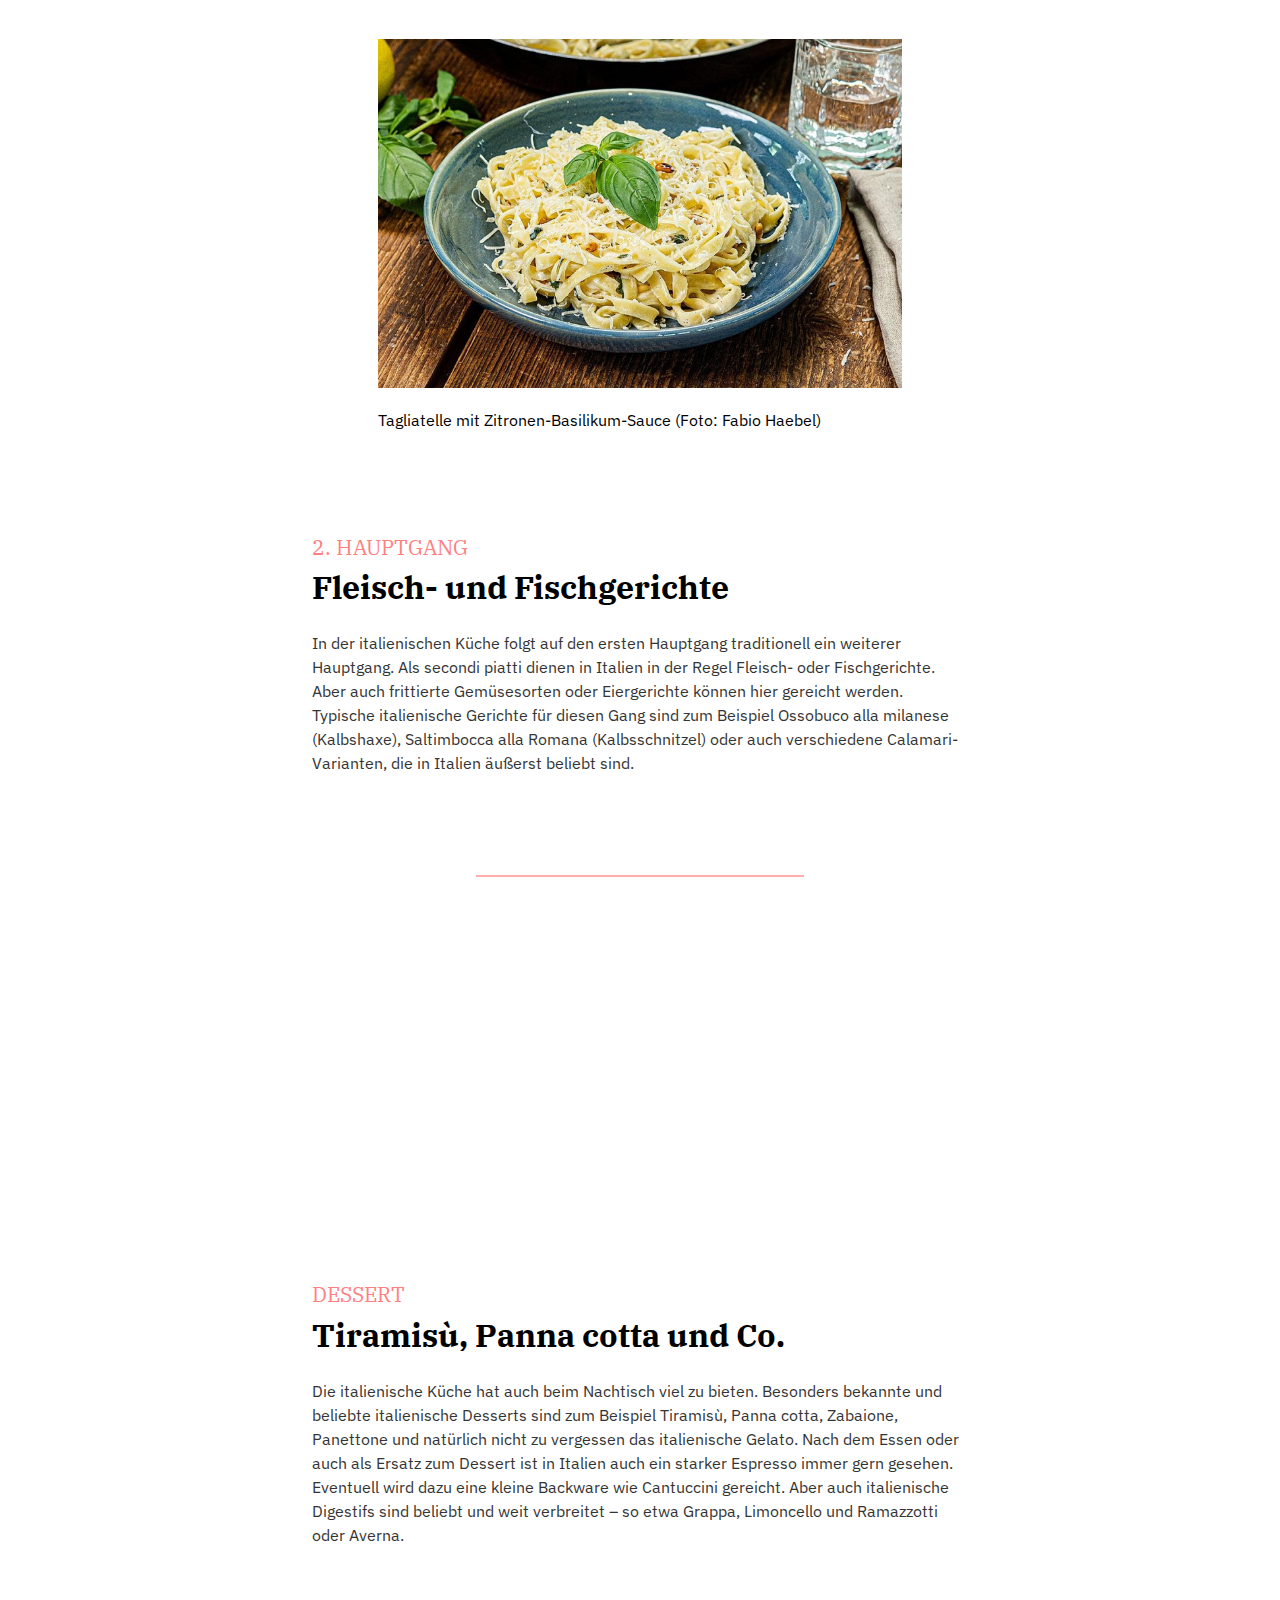
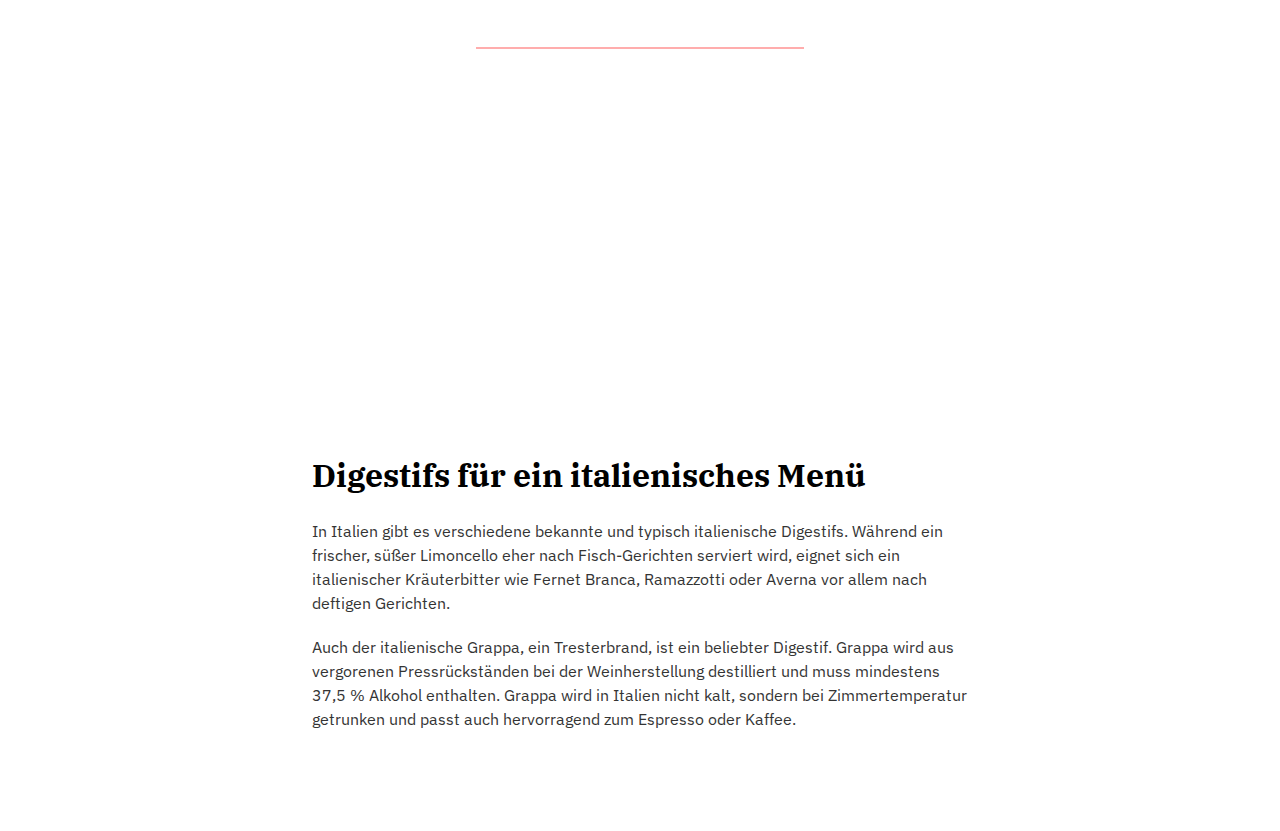
==== commit aa353b1a: "Initialize adding-comment-section" ====
--- a/index.html
+++ b/index.html
@@ -8,19 +8,17 @@
   <title>Übersicht</title>
 
   <link rel="stylesheet" href="/styles/reset.css">
-  <link rel="stylesheet" href="/styles/variables.css">
-  <link rel="stylesheet" href="/styles/base.css">
-  <link rel="stylesheet" href="/styles/components.css">
+  <link rel="stylesheet" href="/styles/style.css">
   <link rel="stylesheet" href="/styles/index.css">
 </head>
 
 <body>
 
-  <header class="navbar">
-    <nav>
+  <header>
+    <nav class="navbar">
       <ul>
         <li><a href="/recipes/spaghetti-aglio-olio-e-peperoncino.html">Rezepte</a></li>
-        <li><a class="is-active" href="/index.html">Menüs</a></li>
+        <li><a href="/index.html">Menüs</a></li>
         <li><a href="#">Community</a></li>
         <li><a href="#">Videos</a></li>
         <li><a href="#">Mein Kochbuch</a></li>
@@ -60,33 +58,29 @@
       </p>
 
       <p>
-        <a href="#antipasti">
-        <svg xmlns="http://www.w3.org/2000/svg" viewBox="0 -960 960 960" width="48">
-          <path d="M480-322 216-586l67-67 197 198 197-197 67 67-264 263Z" />
-        </svg>
-        </a>
-      </p>
-    </article>
-
-    <section class="hero">
+        <svg xmlns="http://www.w3.org/2000/svg" viewBox="0 -960 960 960" width="48"><path d="M480-322 216-586l67-67 197 198 197-197 67 67-264 263Z"/></svg>
+      </p>
+    </article>
+
+    <article class="hero">
       <figure>
         <img src="images/header.jpg" alt="Bild von Spaghetti">
         <figcaption>(Foto: CK_Print-Magazin / Thomas Neckermann)</figcaption>
       </figure>
 
-      <div class="hero-content">
-        <h2>Ideen für ein italienisches Menü</h2>
-        <p>
-          Wenn ihr etwas Hilfe beim Zusammenstellen eines typisch italienischen
-          Menüs braucht, könnt ihr euch von unseren Vorschlägen für die
-          unterschiedlichen Gänge inspirieren lassen.
-          <a href="#">Zum Rezept: Spaghetti aglio, olio e peperoncino</a>
-        </p>
-      </div>
-
-    </section>
-
-    <section id="antipasti">
+      <h2>Ideen für ein italienisches Menü</h2>
+
+      <p>
+        Wenn ihr etwas Hilfe beim Zusammenstellen eines typisch italienischen
+        Menüs braucht, könnt ihr euch von unseren Vorschlägen für die
+        unterschiedlichen Gänge inspirieren lassen.
+      </p>
+
+      <a href="#">Zum Rezept: Spaghetti aglio, olio e peperoncino</a>
+
+    </article>
+
+    <article>
       <h2>Vorspeise</h2>
       <h3>Antipasti</h3>
 
@@ -110,9 +104,9 @@
       </figure>
 
       <hr>
-    </section>
-
-    <section>
+    </article>
+
+    <article>
       <h2>1. Hauptgang</h2>
       <h3>Pasta</h3>
 
@@ -141,9 +135,9 @@
         <img src="images/tagliatelle-mit-zitronen-basilikum-sauce.jpg" alt="Bild von Tagliatelle">
         <figcaption>Tagliatelle mit Zitronen-Basilikum-Sauce (Foto: Fabio Haebel)</figcaption>
       </figure>
-    </section>
-
-    <section>
+    </article>
+
+    <article>
       <h2>2. Hauptgang</h2>
       <h3>Fleisch- und Fischgerichte</h3>
 
@@ -158,9 +152,11 @@
       </p>
 
       <hr>
-    </section>
-
-    <section>
+    </article>
+
+    <hr>
+
+    <article>
       <h2>Dessert</h2>
       <h3>Tiramisù, Panna cotta und Co.</h3>
 
@@ -176,9 +172,11 @@
       </p>
 
       <hr>
-    </section>
-
-    <section>
+    </article>
+
+    <hr>
+
+    <article>
       <h3>Digestifs für ein italienisches Menü</h3>
 
       <p>
@@ -197,7 +195,7 @@
         Zimmertemperatur getrunken und passt auch hervorragend zum Espresso
         oder Kaffee.
       </p>
-    </section>
+    </article>
   </main>
 </body>
 
--- a/styles/style.css
+++ b/styles/style.css
@@ -0,0 +1,141 @@
+@import url("https://fonts.googleapis.com/css2?family=IBM+Plex+Sans:wght@400;700&display=swap");
+@import url("https://fonts.googleapis.com/css2?family=IBM+Plex+Serif:wght@400;500;700&display=swap");
+
+:root {
+    /* Colors */
+    --primary: #000;
+    --primary-lighter: #343434;
+    --secondary: #fff;
+    --accent: #ff8080;
+    --accent-lighter: #ffadad;
+    --accent-lightest: #fdd0d0;
+
+    /* Font Family */
+    --font-family-sans: "IBM Plex Sans", sans-serif;
+    --font-family-serif: "IBM Plex Serif", serif;
+
+    /* Spacing */
+    --spacing-padding: 110px;
+    --spacing-margin-large: 100px;
+    --spacing-margin-medium: 20px;
+
+    /* Font Sizes */
+    --font-size-base: 16px;
+    --font-size-heading1: 3rem;
+    --font-size-heading2: 1.5rem;
+    --font-size-paragraph: 1rem;
+
+    /* Font Weights */
+    --font-weight-normal: 400;
+    --font-weight-bold: 700;
+
+    /* Header */
+    --header-margin-top: var(--spacing-margin-large);
+    --header-margin-bottom: var(--spacing-margin-medium);
+
+    /* Figure */
+    --figure-margin-top: var(--spacing-margin-large);
+
+    /* Article */
+    --article-margin-bottom: var(--spacing-margin-large);
+}
+
+html,
+body {
+    padding: 0 var(--spacing-padding);
+    font-family: var(--font-family-sans);
+    font-size: var(--font-size-base);
+}
+
+nav a {
+    color: var(--primary);
+}
+
+header {
+    margin: var(--header-margin-top) 0 var(--header-margin-bottom);
+}
+
+h1 {
+    max-width: 60%;
+    color: var(--accent);
+    font-family: var(--font-family-serif);
+    font-size: var(--font-size-heading1);
+    font-weight: var(--font-weight-bold);
+}
+
+h2 {
+    font-size: var(--font-size-heading2);
+    font-weight: var(--font-weight-bold);
+}
+
+hr {
+    border: none;
+    border-top: 2px solid #d9d9d9;
+    margin: var(--spacing-margin-large) 0;
+}
+
+p {
+    margin: var(--spacing-margin-medium) 0 0;
+    color: var(--primary-lighter);
+    font-size: var(--font-size-paragraph);
+    font-weight: var(--font-weight-normal);
+    line-height: 1.5;
+}
+
+figure {
+    margin: var(--figure-margin-top) 0 0;
+}
+
+img {
+    width: 795px;
+}
+
+figcaption {
+    margin: var(--spacing-margin-medium) 0 0;
+}
+
+article {
+    margin: 0 0 var(--article-margin-bottom);
+}
+
+article a {
+    display: inline-block;
+    margin: var(--spacing-margin-medium) 0 0;
+    color: var(--primary);
+    text-decoration: none;
+}
+
+ol {
+    padding: 0 0 0 var(--spacing-margin-medium);
+}
+
+.navbar {
+    position: fixed;
+    z-index: 1;
+    top: 0;
+    left: 0;
+    width: 100%;
+    padding: var(--spacing-margin-medium) var(--spacing-padding);
+    background: var(--secondary);
+}
+
+.navbar ul {
+    display: flex;
+    width: 100%;
+    justify-content: space-between;
+    padding: 0;
+    list-style: none;
+}
+
+.navbar li a {
+    text-decoration: none;
+}
+
+li:not(:last-child) {
+    margin-right: var(--spacing-margin-large);
+}
+
+.navbar li:last-child {
+    margin-right: 0;
+    margin-left: auto;
+}
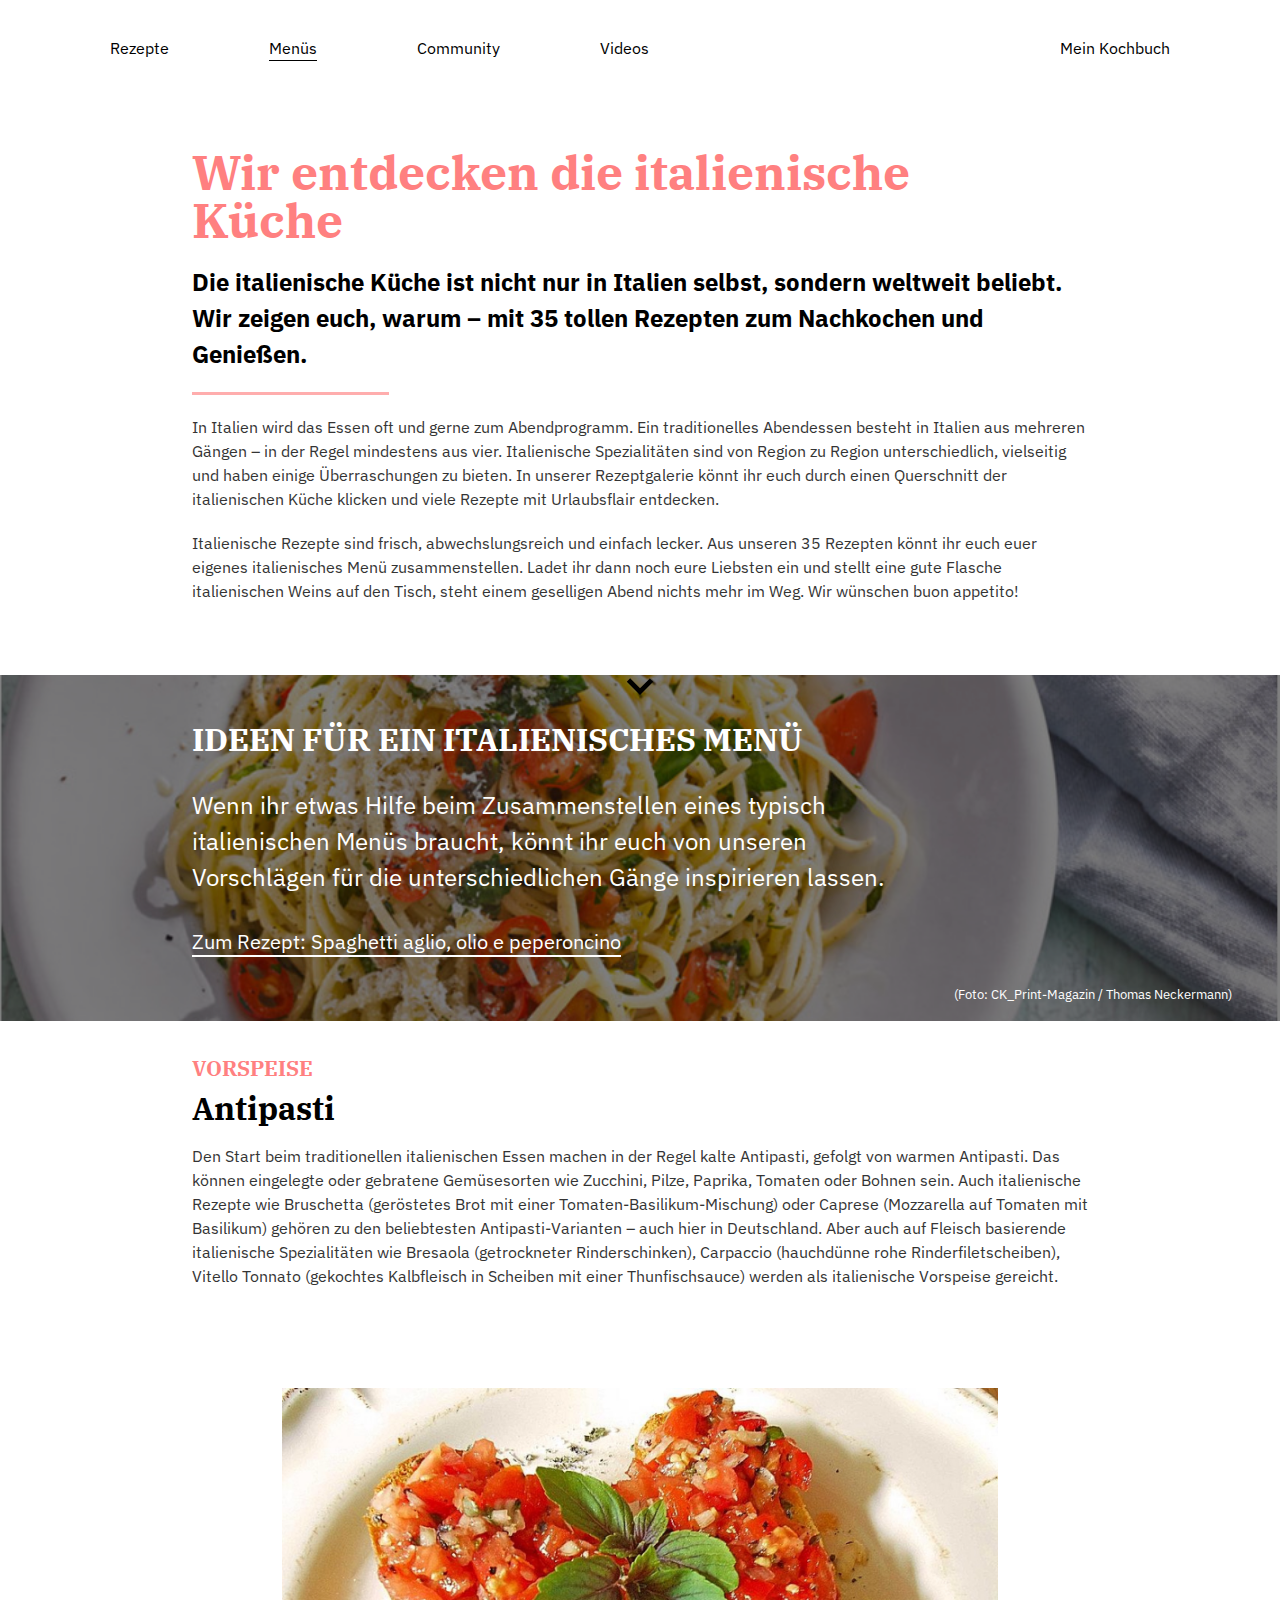
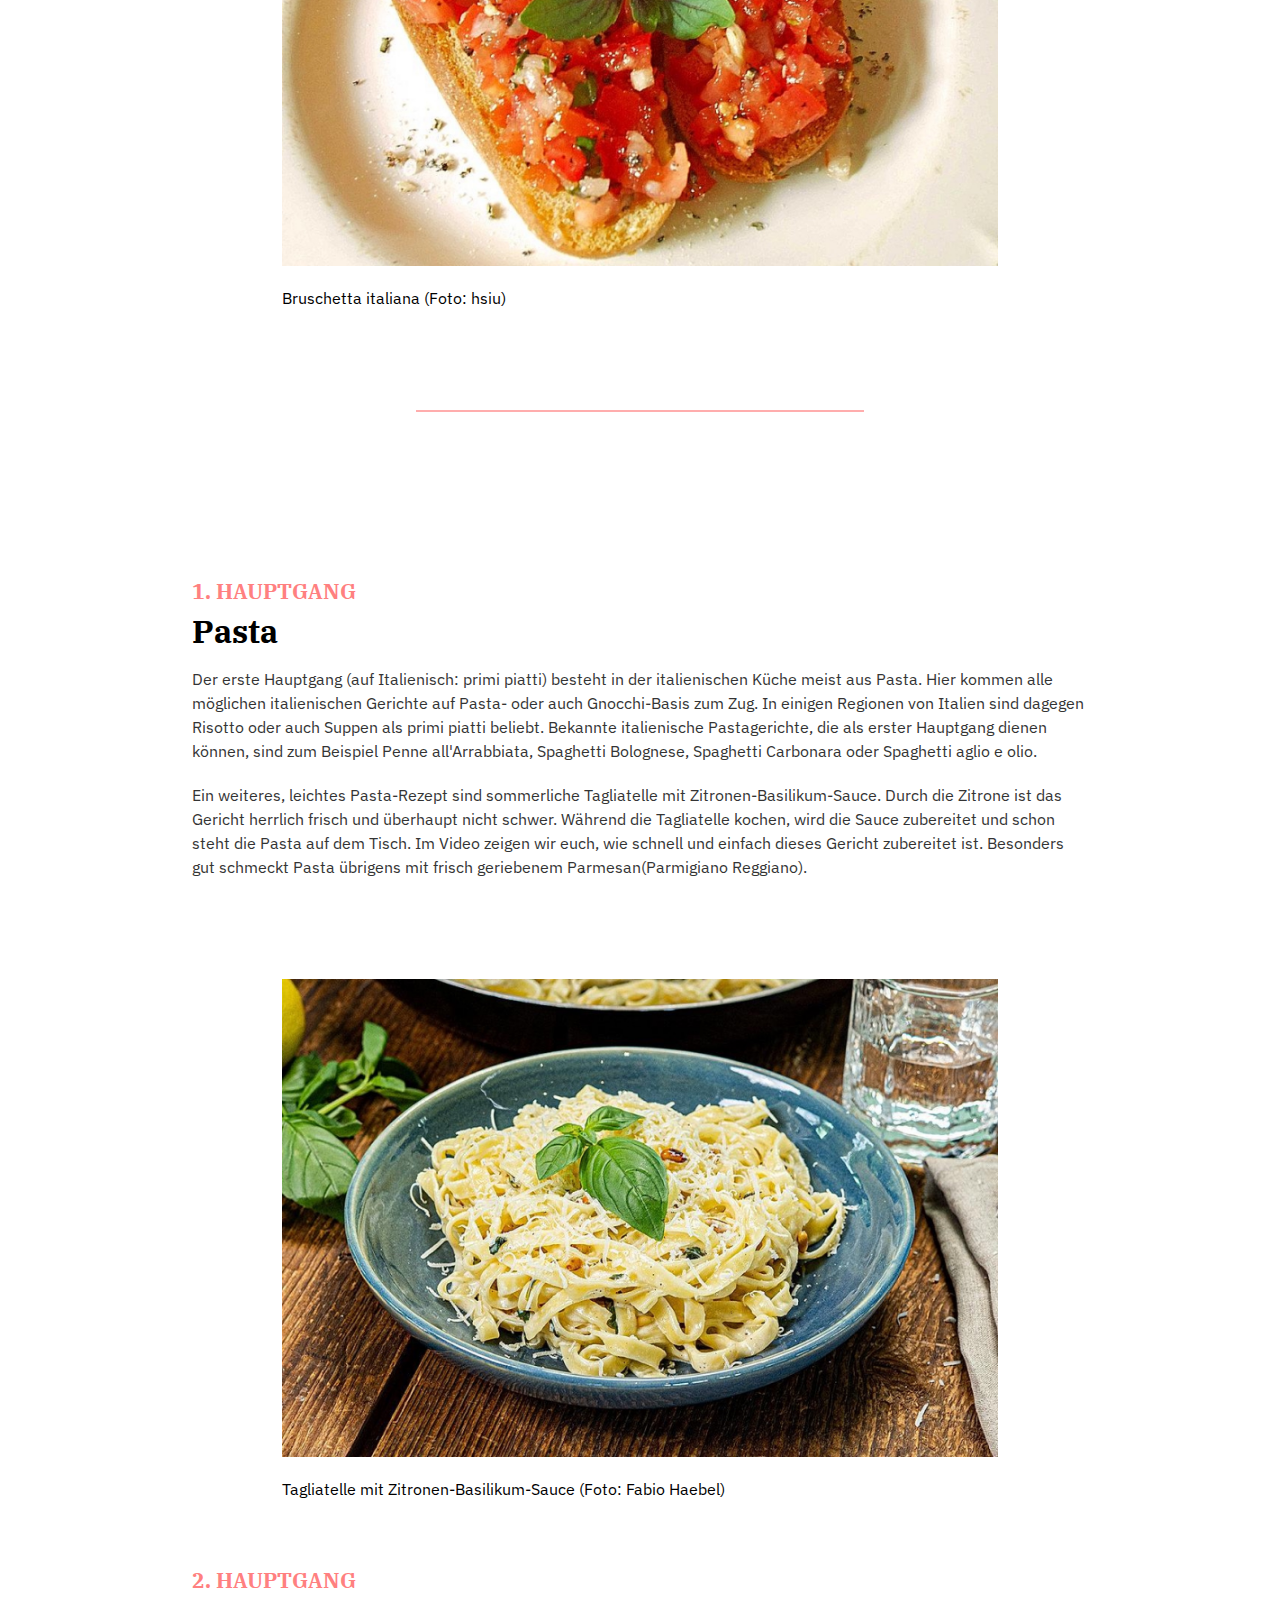
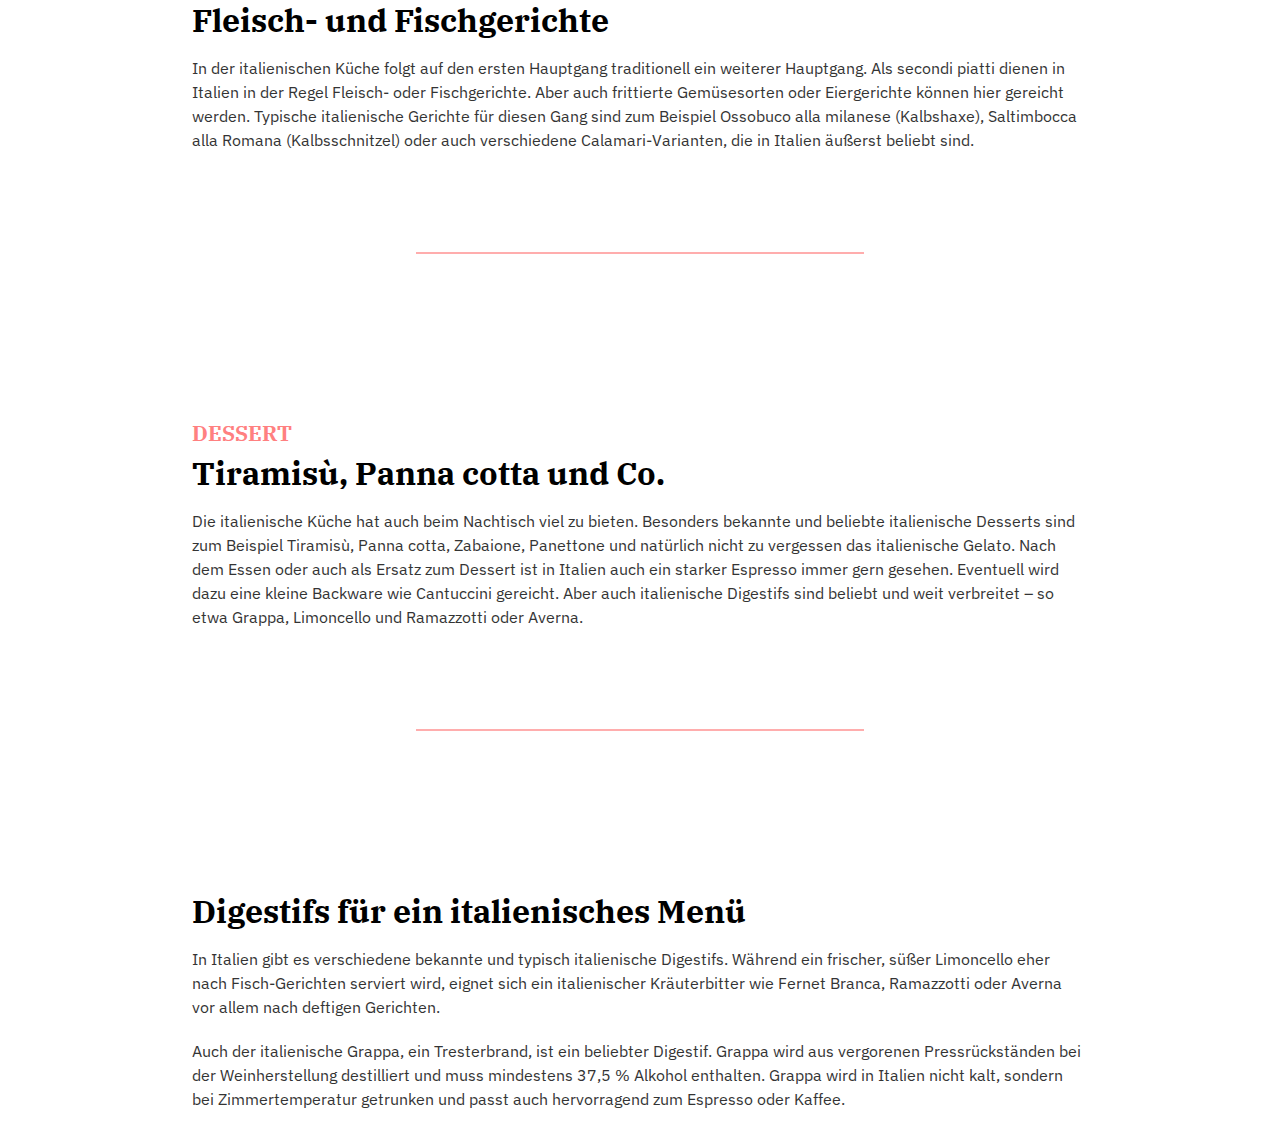
==== commit 01ce1f45: "Code Cleanup" ====
--- a/index.html
+++ b/index.html
@@ -8,17 +8,18 @@
   <title>Übersicht</title>
 
   <link rel="stylesheet" href="/styles/reset.css">
-  <link rel="stylesheet" href="/styles/style.css">
-  <link rel="stylesheet" href="/styles/index.css">
+  <link rel="stylesheet" href="/styles/variables.css">
+  <link rel="stylesheet" href="/styles/base.css">
+  <link rel="stylesheet" href="/styles/components.css">
 </head>
 
 <body>
 
-  <header>
-    <nav class="navbar">
+  <header class="navbar">
+    <nav>
       <ul>
         <li><a href="/recipes/spaghetti-aglio-olio-e-peperoncino.html">Rezepte</a></li>
-        <li><a href="/index.html">Menüs</a></li>
+        <li><a class="is-active" href="/index.html">Menüs</a></li>
         <li><a href="#">Community</a></li>
         <li><a href="#">Videos</a></li>
         <li><a href="#">Mein Kochbuch</a></li>
@@ -58,29 +59,33 @@
       </p>
 
       <p>
-        <svg xmlns="http://www.w3.org/2000/svg" viewBox="0 -960 960 960" width="48"><path d="M480-322 216-586l67-67 197 198 197-197 67 67-264 263Z"/></svg>
+        <a href="#antipasti">
+        <svg xmlns="http://www.w3.org/2000/svg" viewBox="0 -960 960 960" width="48">
+          <path d="M480-322 216-586l67-67 197 198 197-197 67 67-264 263Z" />
+        </svg>
+        </a>
       </p>
     </article>
 
-    <article class="hero">
+    <section class="hero">
       <figure>
         <img src="images/header.jpg" alt="Bild von Spaghetti">
         <figcaption>(Foto: CK_Print-Magazin / Thomas Neckermann)</figcaption>
       </figure>
 
-      <h2>Ideen für ein italienisches Menü</h2>
-
-      <p>
-        Wenn ihr etwas Hilfe beim Zusammenstellen eines typisch italienischen
-        Menüs braucht, könnt ihr euch von unseren Vorschlägen für die
-        unterschiedlichen Gänge inspirieren lassen.
-      </p>
-
-      <a href="#">Zum Rezept: Spaghetti aglio, olio e peperoncino</a>
-
-    </article>
-
-    <article>
+      <div class="hero-content">
+        <h2>Ideen für ein italienisches Menü</h2>
+        <p>
+          Wenn ihr etwas Hilfe beim Zusammenstellen eines typisch italienischen
+          Menüs braucht, könnt ihr euch von unseren Vorschlägen für die
+          unterschiedlichen Gänge inspirieren lassen.
+          <a href="#">Zum Rezept: Spaghetti aglio, olio e peperoncino</a>
+        </p>
+      </div>
+
+    </section>
+
+    <section id="antipasti">
       <h2>Vorspeise</h2>
       <h3>Antipasti</h3>
 
@@ -104,9 +109,9 @@
       </figure>
 
       <hr>
-    </article>
-
-    <article>
+    </section>
+
+    <section>
       <h2>1. Hauptgang</h2>
       <h3>Pasta</h3>
 
@@ -135,9 +140,9 @@
         <img src="images/tagliatelle-mit-zitronen-basilikum-sauce.jpg" alt="Bild von Tagliatelle">
         <figcaption>Tagliatelle mit Zitronen-Basilikum-Sauce (Foto: Fabio Haebel)</figcaption>
       </figure>
-    </article>
-
-    <article>
+    </section>
+
+    <section>
       <h2>2. Hauptgang</h2>
       <h3>Fleisch- und Fischgerichte</h3>
 
@@ -152,11 +157,9 @@
       </p>
 
       <hr>
-    </article>
-
-    <hr>
-
-    <article>
+    </section>
+
+    <section>
       <h2>Dessert</h2>
       <h3>Tiramisù, Panna cotta und Co.</h3>
 
@@ -172,11 +175,9 @@
       </p>
 
       <hr>
-    </article>
-
-    <hr>
-
-    <article>
+    </section>
+
+    <section>
       <h3>Digestifs für ein italienisches Menü</h3>
 
       <p>
@@ -195,7 +196,7 @@
         Zimmertemperatur getrunken und passt auch hervorragend zum Espresso
         oder Kaffee.
       </p>
-    </article>
+    </section>
   </main>
 </body>
 
--- a/styles/variables.css
+++ b/styles/variables.css
@@ -0,0 +1,55 @@
+@import url("https://fonts.googleapis.com/css2?family=IBM+Plex+Sans:wght@400;700&display=swap");
+@import url("https://fonts.googleapis.com/css2?family=IBM+Plex+Serif:wght@400;500;700&display=swap");
+
+:root {
+    --base-size: 1rem;
+
+    /* Sizes */
+    --xs: calc(0.5 * var(--base-size));
+    --s: calc(1 * var(--base-size));
+    --m: calc(1.5 * var(--base-size));
+    --l: calc(2 * var(--base-size));
+    --xl: calc(3 * var(--base-size));
+    --xxl: calc(4 * var(--base-size));
+    --xxxl: calc(5 * var(--base-size));
+    --max-width-content: calc(60 * var(--s));
+
+    /* Colors */
+    --primary: #000;
+    --primary-lighter: #343434;
+    --secondary: #fff;
+    --accent: #ff8080;
+    --accent-lighter: #ffadad;
+    --accent-lightest: #fdd0d0;
+    --light: hsl(0deg 0% 80% / 100%);
+    --lighter: hsl(0deg 0% 90% / 100%);
+    --lightest: hsl(0deg 0% 100% / 100%);    
+
+    /* Font Family */
+    --font-family-sans: "IBM Plex Sans", sans-serif;
+    --font-family-serif: "IBM Plex Serif", serif;
+
+    /* Spacing */
+    --spacing-padding: 110px;
+    --spacing-margin-large: 100px;
+    --spacing-margin-medium: 20px;
+
+    /* Font Sizes */
+    --font-size-base: var(--s);
+    --font-size-heading1: var(--xl);
+    --font-size-heading2: var(--m);
+    --font-size-paragraph: var(--s);
+
+    /* Font Weights */
+    --font-weight-normal: 400;
+    --font-weight-bold: 700;
+
+    /* Figure */
+    --figure-margin-top: var(--spacing-margin-large);
+
+    /* Article */
+    --article-margin-bottom: var(--spacing-margin-large);
+
+    /* Misc */
+    --lh-heading: 100%;
+}
--- a/styles/base.css
+++ b/styles/base.css
@@ -0,0 +1,113 @@
+html,
+body {
+    font-family: var(--font-family-sans);
+    font-size: var(--font-size-base);
+}
+
+nav a {
+    color: var(--primary);
+}
+
+
+h1 {
+    max-width: var(--max-width-content);
+    color: var(--accent);
+    font-family: var(--font-family-serif);
+    font-size: var(--font-size-heading1);
+    font-weight: var(--font-weight-bold);
+    line-height: var(--lh-heading);
+}
+
+h2 {
+    margin-bottom: var(--l);
+    font-size: var(--font-size-heading2);
+    font-weight: var(--font-weight-bold);
+    line-height: var(--lh-normal);
+}
+
+h3{
+    line-height: var(--lh-heading);
+}
+
+h2 + h3{
+    margin-top: calc(var(--m) * -1);
+}
+
+hr {
+    border: none;
+    border-top: 2px solid #d9d9d9;
+    margin: var(--spacing-margin-large) 0;
+}
+
+p {
+    margin: var(--spacing-margin-medium) 0 0;
+    color: var(--primary-lighter);
+    font-size: var(--font-size-paragraph);
+    font-weight: var(--font-weight-normal);
+    line-height: 1.5;
+}
+
+figure {
+    margin: var(--figure-margin-top) 0 0;
+}
+
+img {
+    width: 100%;
+}
+
+figcaption {
+    margin: var(--spacing-margin-medium) 0 0;
+}
+
+ol {
+    padding: 0 0 0 var(--spacing-margin-medium);
+}
+
+main > article:not(.hero),
+main > div,
+main > section:not(.hero){
+    max-width: var(--max-width-content);
+    padding: var(--l);
+    margin: auto;
+}
+
+/* stylelint-disable-next-line no-descending-specificity */
+article {
+    margin: 0 0 var(--article-margin-bottom);
+}
+
+article a {
+    display: inline-block;
+    margin: var(--spacing-margin-medium) 0 0;
+    color: var(--primary);
+    text-decoration: none;
+}
+
+section h2,
+article:not([class]) h2
+ {
+    color: var(--accent);
+    font-family: var(--font-family-serif);
+    font-size: 1.3rem;
+    text-transform: uppercase;
+}
+
+article:not([class]) h3,
+section:not([class]) h3 {
+    font-family: var(--font-family-serif);
+    font-size: 2rem;
+    font-weight: var(--font-weight-bold);
+}
+
+article:not([class]) figure,
+section:not([class]) figure {
+    width: 80%;
+    margin-left: 10%;
+}
+
+article:not([class]) hr,
+section:not([class]) hr {
+    width: 50%;
+    border-top: 2px solid var(--accent-lighter);
+    margin-left: 25%;
+}--- a/styles/components.css
+++ b/styles/components.css
@@ -0,0 +1,412 @@
+/* Hero
+############################################################################ */
+
+.hero {
+    position: relative;
+    display: flex;
+    overflow: hidden;
+    width: 100vw;
+    flex-direction: column;
+    align-items: center;
+    justify-content: center;
+    color: var(--secondary);
+}
+
+.hero figure {
+    position: absolute;
+    margin: 0;
+    inset: 0;
+    pointer-events: none;
+}
+
+.hero figure img {
+    position: absolute;
+    z-index: -1;
+    top: 0;
+    right: 0;
+    bottom: 0;
+    width: 100%;
+    height: 100%;
+    filter: brightness(0.5);
+    object-fit: cover;
+    object-position: center center;
+
+}
+
+.hero figure figcaption {
+    position: absolute;
+    right: var(--xl);
+    bottom: var(--s);
+    font-size: smaller;
+}
+
+.hero h1 {
+    color: var(--lightest);
+}
+
+.hero h2 {
+    color: var(--lightest);
+    font-family: var(--font-family-serif);
+    font-size: var(--l);
+    font-weight: var(--font-weight-bold);
+    line-height: var(--lh-heading);
+}
+
+.hero p {
+    color: var(--secondary);
+    font-size: var(--m);
+}
+
+.hero a {
+    display: block;
+    margin-top: var(--l);
+    color: var(--secondary);
+    font-size: smaller;
+    text-decoration: underline;
+    text-underline-offset: 0.4rem;
+}
+
+.hero-content{
+    max-width: var(--max-width-content);
+    padding: var(--xl) var(--l) var(--xxl);
+    padding-right: calc(10vw * 1.5);
+}
+
+/* Subheader
+############################################################################ */
+
+.subheader {
+    font-size: 1.5rem;
+    font-weight: var(--font-weight-bold);
+}
+
+
+/* Catcher
+############################################################################ */
+
+.catcher {
+    max-width: var(--max-width-content);
+    padding: var(--l);
+}
+
+.catcher * {
+    margin: var(--spacing-margin-medium) 0 0;
+}
+
+.catcher h1{
+    max-width: 90%;
+}
+
+.catcher p:last-child {
+    display: flex;
+    width: 100%;
+    align-items: center;
+}
+
+.catcher p:last-child svg {
+    position: absolute;
+    left: 50%;
+    transform: translateX(-50%);
+}
+
+.catcher hr {
+    width: 22%;
+    border-top: 3px solid var(--accent-lighter);
+}
+
+
+/* Ingredients
+############################################################################ */
+
+.ingredients table {
+    width: 100%;
+    border: 1px solid var(--accent);
+    border-collapse: collapse;
+}
+
+.ingredients th,
+.ingredients td {
+    padding: 8px;
+    border-right: 1px solid var(--accent);
+    border-bottom: 1px solid var(--accent);
+    text-align: left;
+}
+
+.ingredients td {
+    padding-right: 6rem;
+}
+
+.ingredients td:last-child {
+    border-right: none;
+}
+
+/* Nutritional Values
+############################################################################ */
+
+.nutritional-values{
+    width: 100%;
+    text-align: center;
+}
+
+.nutritional-values dl {
+    margin: 20px 0 0;
+}
+
+.nutritional-values dt {
+    margin: 20px 0 0;
+    font-size: 1.2rem;
+}
+
+.nutritional-values dd {
+    color: var(--accent);
+    font-family: "IBM Plex Serif", serif;
+    font-size: 1.5rem;
+    font-weight: var(--font-weight-bold);
+}
+
+
+/* Navbar (Main Navigation)
+############################################################################ */
+
+.navbar {
+    position: sticky;
+    z-index: 1;
+    top: 0;
+    width: 100%;
+    padding: var(--spacing-margin-medium) var(--spacing-padding);
+    background: var(--secondary);
+}
+
+.navbar ul {
+    display: flex;
+    width: 100%;
+    justify-content: space-between;
+    padding: 0;
+    list-style: none;
+}
+
+.navbar ul li a {
+    text-decoration: none;
+}
+
+.navbar ul li:not(:last-child) {
+    margin-right: var(--spacing-margin-large);
+}
+
+.navbar ul li:last-child {
+    margin-right: 0;
+    margin-left: auto;
+}
+
+/* navbar link highlight */
+.navbar a.is-active {
+    text-decoration: underline;
+    text-underline-offset: 0.4rem;
+}
+
+/* Intern Nav (Page Navigation)
+############################################################################ */
+
+.intern-nav {
+    position: fixed;
+    z-index: 1;
+    right: 0;
+    margin-top: 0;
+    background-color: var(--accent-lightest);
+}
+
+.intern-nav ul {
+    padding: 1rem;
+    list-style: none;
+}
+
+/* stylelint-disable-next-line no-descending-specificity */
+.intern-nav ul li {
+    margin-right: 0;
+}
+
+.intern-nav ul li a {
+    text-decoration: none;
+}
+
+.intern-nav ul li a[data-state="active"] {
+    text-decoration: underline;
+    text-underline-offset: 0.2rem;}
+
+
+
+/* Quantiy Selector
+############################################################################ */
+
+.quantity-selector-head{
+    max-width: var(--max-width-content);
+    color: var(--darkest);
+    font-family: var(--font-family-sans-serif);
+}
+
+.quantity-selector-head .highlighted {
+    padding: 0.2rem 0.7rem;
+    border-radius: 1rem;
+    margin: 0 0.5rem;
+    background-color: var(--accent-lighter);
+    font-weight: var(--font-weight-bold);
+}
+
+
+/* Form
+############################################################################ */
+
+form {
+    display: flex;
+    width: fit-content;
+    flex-direction: column;
+}
+
+form input {
+    padding: var(--s) var(--m);
+    margin-bottom: var(--l);
+    
+}
+
+.form-container {
+    display: flex;
+    flex-direction: row;
+    gap: var(--m);
+}
+
+form button {
+    padding: var(--s) var(--xl);
+    border: none;
+    border-radius: 0;
+    background: #d9d9d9;
+    outline: none;
+}
+
+.form-container button:last-child{
+    background-color: var(--accent-lighter);
+}
+
+.form-container .input-container {
+    display: flex;
+    flex-direction: column;
+}
+
+textarea {
+    width: 100%;
+    height: 10rem;
+    padding: var(--s) var(--m);
+}
+
+label[for="data"] {
+    display: flex;
+    align-items: center;
+}
+
+form input[type="checkbox"] {
+    width: 2rem;
+    height: 2rem;
+    margin-top: 2rem;
+    margin-right: 2rem;
+}
+
+.invalid {
+    border: 2px solid red;
+}
+
+.invalid-label {
+    color: red;
+}
+
+
+/* Comments
+############################################################################ */
+
+.comments {
+    max-width: var(--max-width-content);
+    padding: var(--l);
+}
+
+.comments h3{
+    margin-top: var(--xl);
+    margin-bottom: var(--l);
+}
+
+/* stylelint-disable-next-line no-descending-specificity */
+.comment-user-info p {
+    margin: 0 0 0 1.5rem;
+}
+
+.comment p:last-child {
+    width: 100%;
+}
+
+/* stylelint-disable-next-line no-descending-specificity */
+.comment img {
+    width: 3rem;
+    height: 3rem;
+}
+
+.comment-user-info {
+    display: flex;
+    flex-direction: row;
+    align-items: center;
+    justify-content: space-between;
+}
+
+/* Steps
+############################################################################ */
+
+.steps{
+    padding: 0;
+    counter-reset: step-count;
+}
+
+/* stylelint-disable-next-line no-descending-specificity */
+.steps > li{
+    display: block;
+    padding-bottom: var(--xl);
+    counter-increment: step-count;
+}
+
+.steps > li.is-text-only{
+    display: flex;
+    justify-content: center;
+}
+
+.steps > li.is-text-only p{
+    max-width: calc(var(--max-content-width) * 0.5);
+}
+
+.steps > li figure{
+    display: flex;
+    width: auto;
+    align-items: center;
+    margin: 0;
+    gap: var(--m);
+}
+
+.steps > li figure > *{
+    flex-basis: 50%;
+    flex-grow: 1;
+}
+
+.steps .is-reversed{
+    flex-direction: row-reverse;
+}
+
+.steps .has-counter{
+    position: relative;
+    padding-top: 0;
+    margin-left: var(--xl);
+}
+
+.steps .has-counter::before {
+    position: absolute;
+    left: calc(var(--xl) * -1);
+    color: var(--accent);
+    content: counter(step-count);
+    font-size: var(--xl);
+    font-weight: bold;
+    line-height: var(--xl);
+}
+
